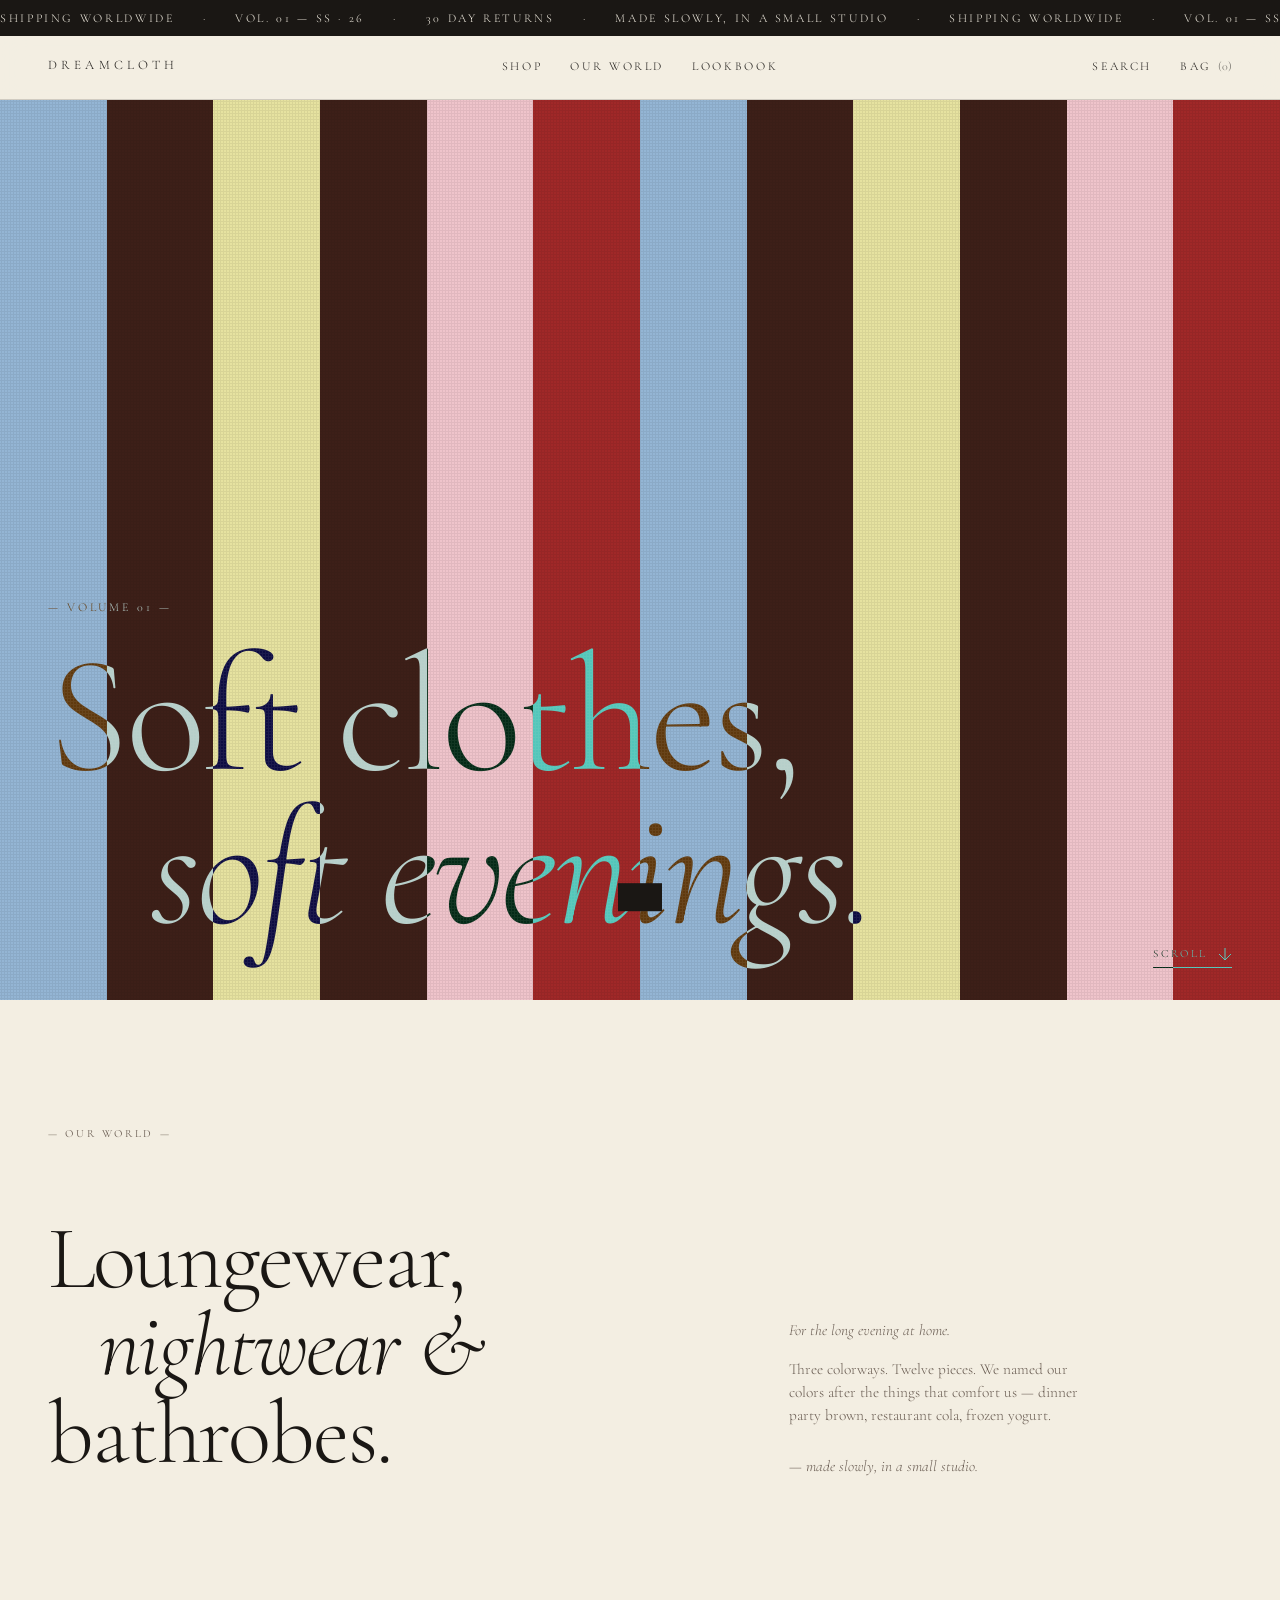
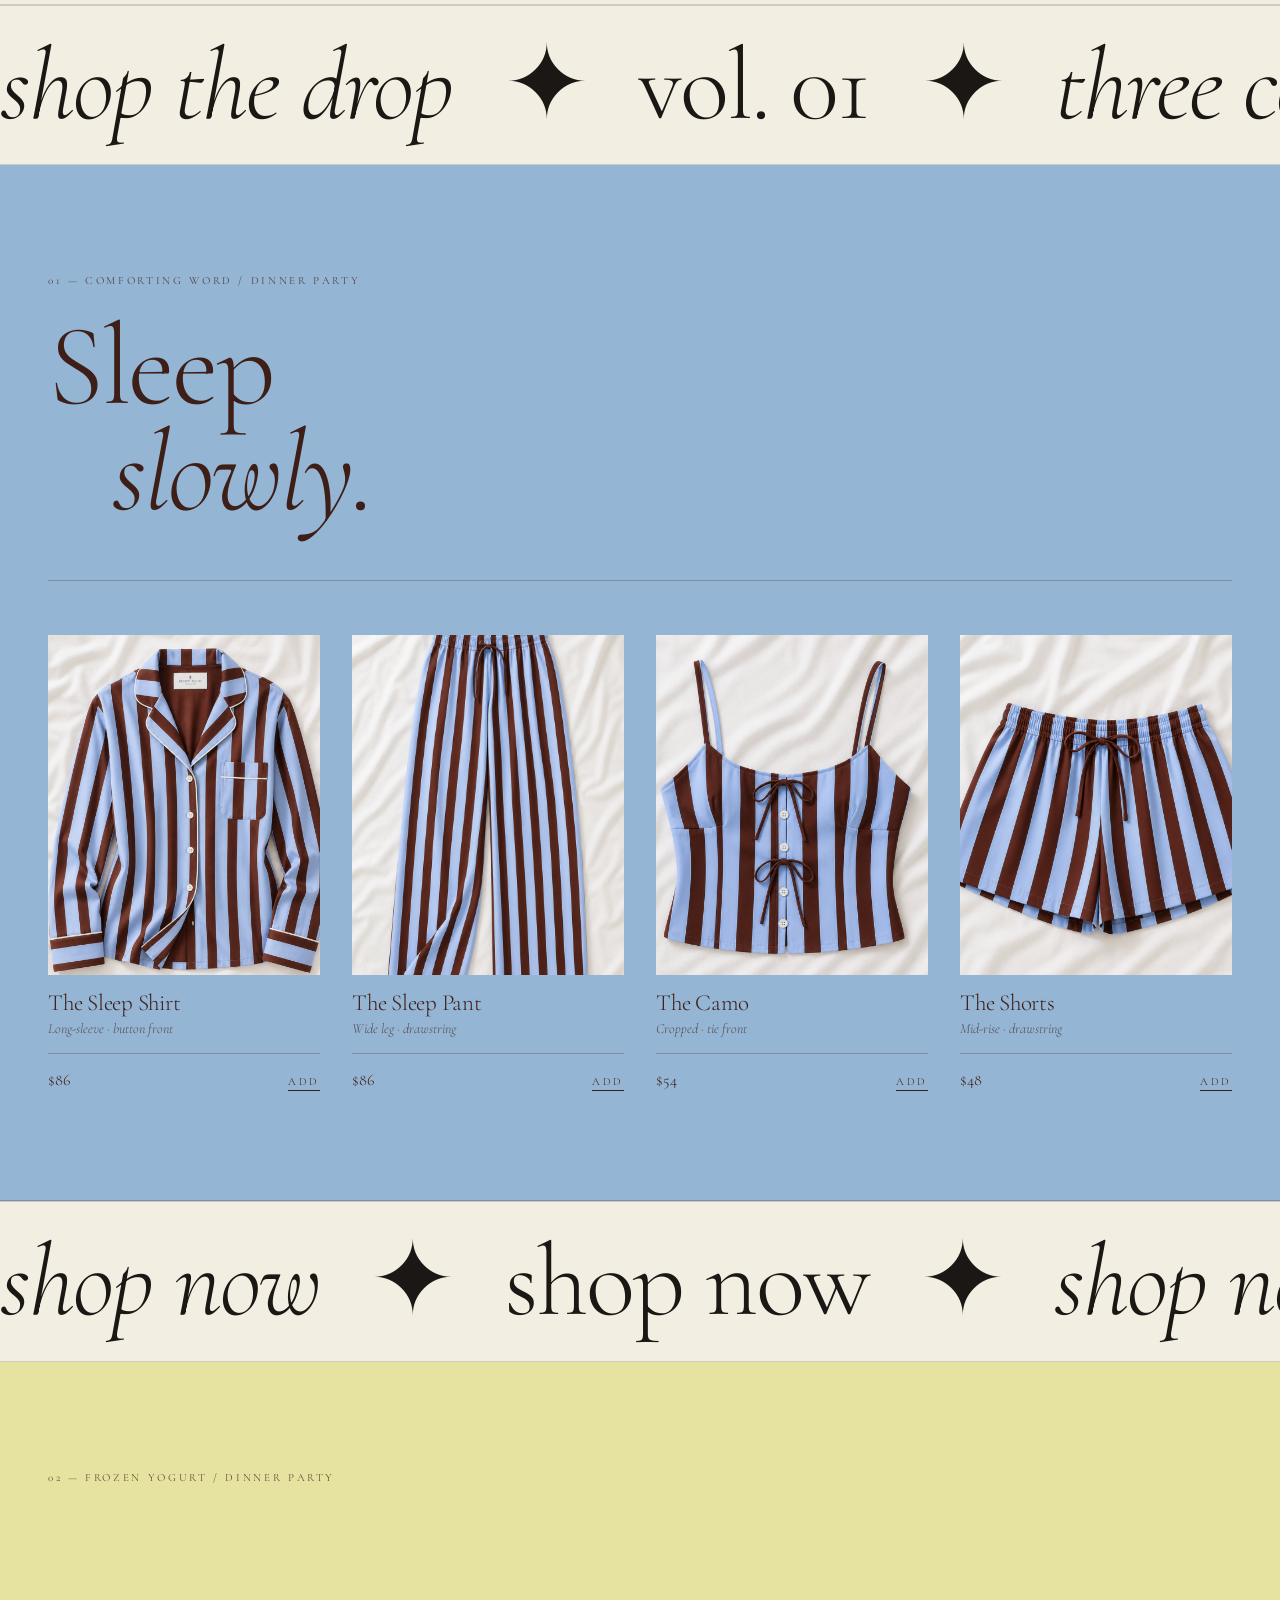
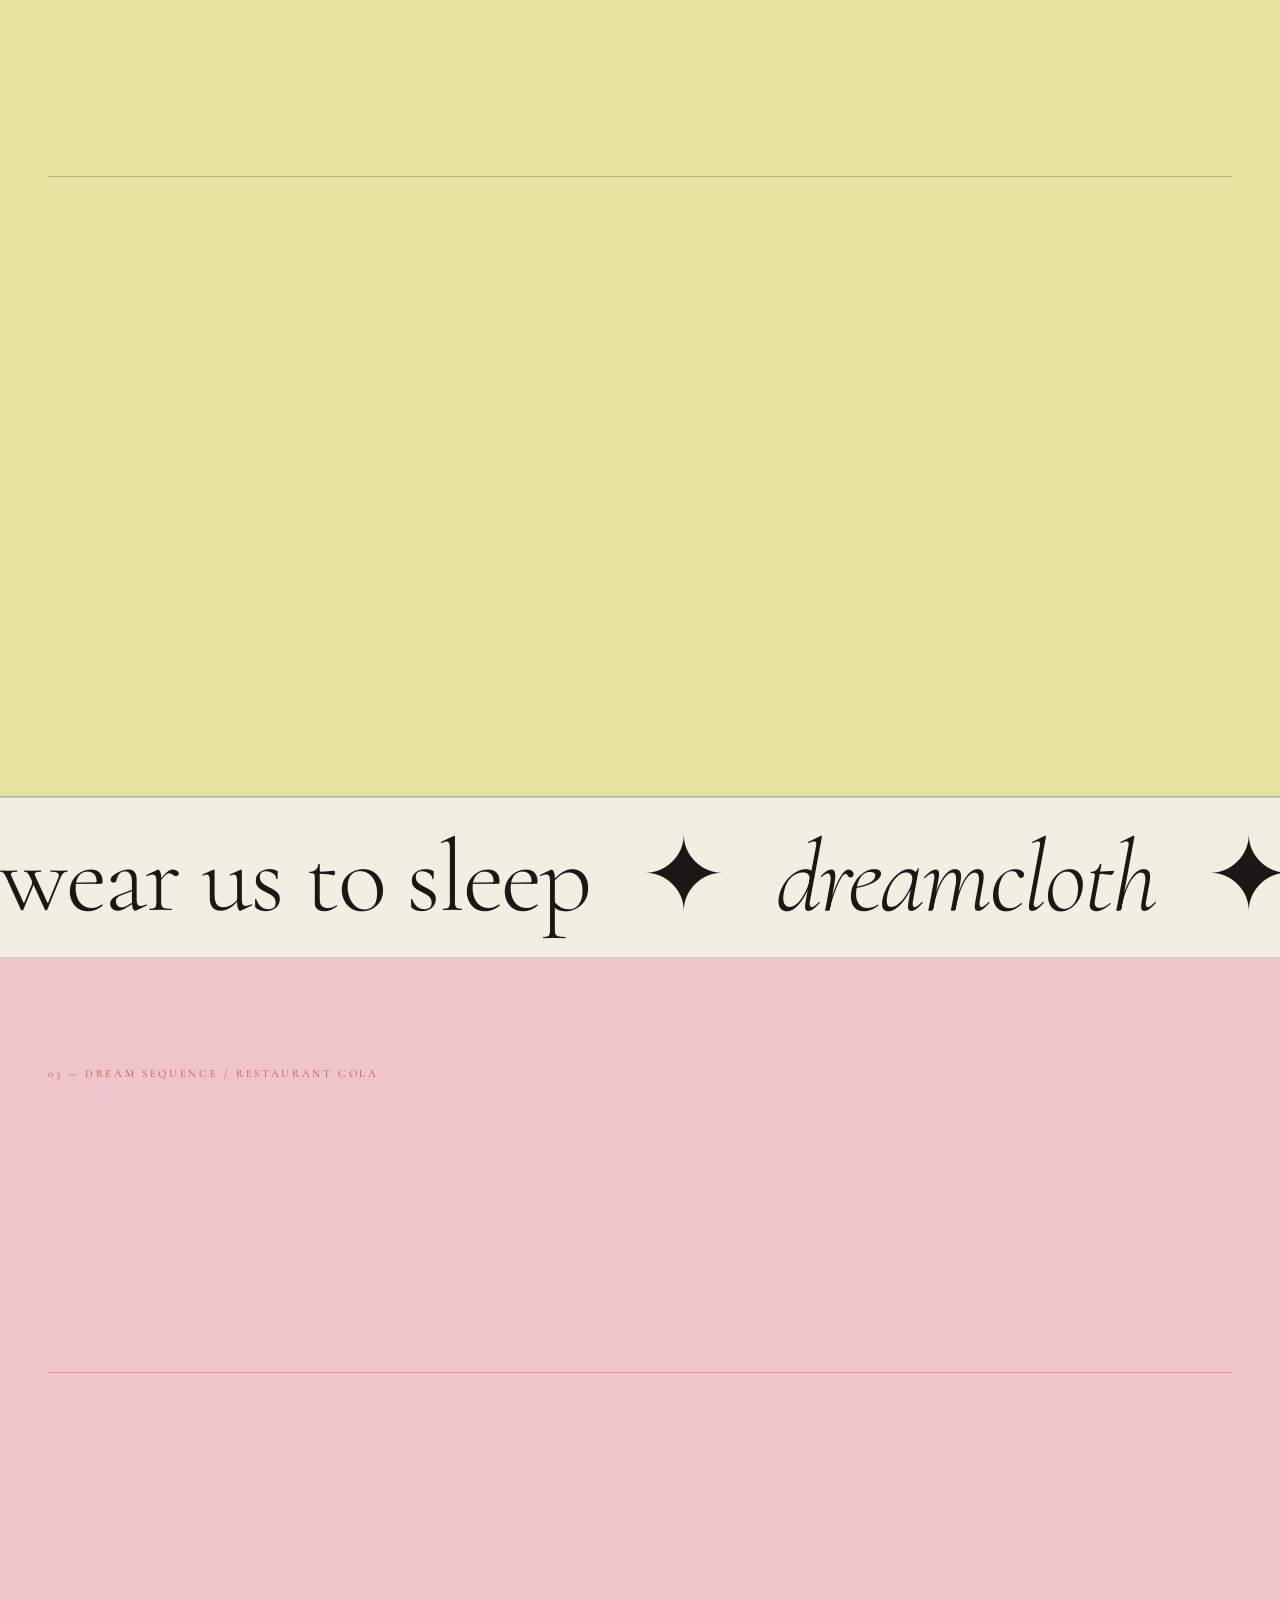
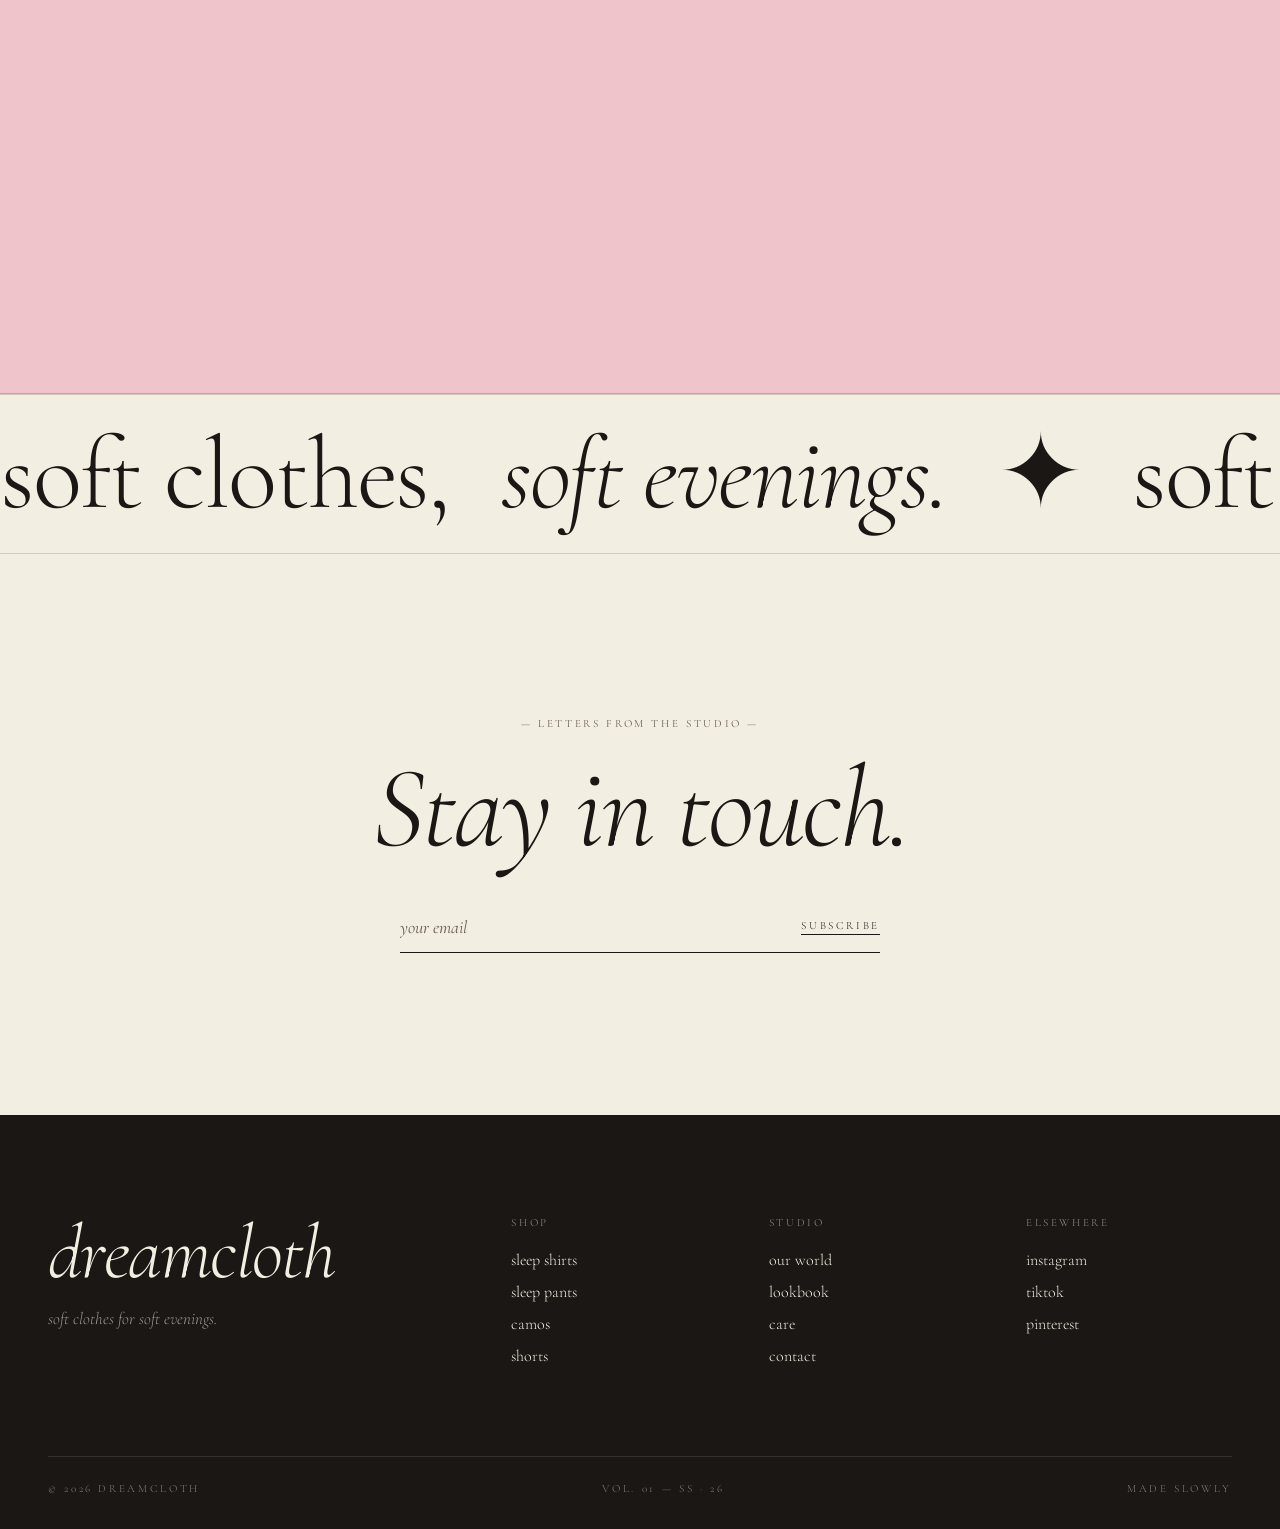
==== index.html @ ccd7fae8 "Initial commit — dreamcloth volume 01" ====
<!doctype html>
<html lang="en">
<head>
<meta charset="utf-8" />
<meta name="viewport" content="width=device-width, initial-scale=1" />
<title>dreamcloth — vol. 01</title>
<meta name="description" content="dreamcloth — loungewear, nightwear & bathrobes. volume one." />
<link rel="preconnect" href="https://fonts.googleapis.com" />
<link rel="preconnect" href="https://fonts.gstatic.com" crossorigin />
<link href="https://fonts.googleapis.com/css2?family=Cormorant+Garamond:ital,wght@0,300;0,400;1,300;1,400&display=swap" rel="stylesheet" />
<link rel="stylesheet" href="styles.css" />
</head>
<body>

<!-- ──────── top announcement marquee ──────── -->
<div class="topbar">
  <div class="marquee-track">
    <ul class="marquee-list" aria-hidden="false">
      <li>shipping worldwide</li><li>·</li>
      <li>vol. 01 — ss · 26</li><li>·</li>
      <li>30 day returns</li><li>·</li>
      <li>made slowly, in a small studio</li><li>·</li>
    </ul>
    <ul class="marquee-list" aria-hidden="true">
      <li>shipping worldwide</li><li>·</li>
      <li>vol. 01 — ss · 26</li><li>·</li>
      <li>30 day returns</li><li>·</li>
      <li>made slowly, in a small studio</li><li>·</li>
    </ul>
  </div>
</div>

<!-- ──────── nav ──────── -->
<header class="nav">
  <a class="brand" href="#top">dreamcloth</a>
  <nav class="nav-c">
    <a href="#shop">shop</a>
    <a href="#world">our world</a>
    <a href="lookbook.html">lookbook</a>
  </nav>
  <div class="nav-r">
    <a href="#" class="nav-search">search</a>
    <a href="#" class="cart-link">bag<span class="cart-count" id="cart-count">(0)</span></a>
  </div>
</header>

<!-- ──────── hero ──────── -->
<section id="top" class="hero">
  <div class="hero-stripes" aria-hidden="true">
    <span style="background:var(--blue)"></span>
    <span style="background:var(--dinner)"></span>
    <span style="background:var(--yogurt)"></span>
    <span style="background:var(--dinner)"></span>
    <span style="background:var(--pink)"></span>
    <span style="background:var(--cola)"></span>
    <span style="background:var(--blue)"></span>
    <span style="background:var(--dinner)"></span>
    <span style="background:var(--yogurt)"></span>
    <span style="background:var(--dinner)"></span>
    <span style="background:var(--pink)"></span>
    <span style="background:var(--cola)"></span>
  </div>
  <div class="hero-overlay">
    <p class="hero-eyebrow">— volume 01 —</p>
    <h1 class="hero-title">
      <span class="reveal" style="--d:.1s">Soft clothes,</span>
      <span class="reveal italic" style="--d:.3s">soft evenings.</span>
    </h1>
  </div>
  <a href="#world" class="hero-scroll" aria-label="scroll">
    <span>scroll</span>
    <svg width="14" height="14" viewBox="0 0 14 14" fill="none" xmlns="http://www.w3.org/2000/svg"><path d="M7 1V13M7 13L1 7M7 13L13 7" stroke="currentColor" stroke-width="1"/></svg>
  </a>
</section>

<!-- ──────── intro / our world ──────── -->
<section id="world" class="world">
  <p class="eyebrow">— our world —</p>
  <div class="world-grid">
    <h2 class="display world-display">
      <span class="reveal">Loungewear,</span>
      <span class="reveal italic">nightwear &amp;</span>
      <span class="reveal">bathrobes.</span>
    </h2>
    <div class="world-side">
      <p class="world-lead"><em>For the long evening at home.</em></p>
      <p>Three colorways. Twelve pieces. We named our colors after the things that comfort us — dinner party brown, restaurant cola, frozen yogurt.</p>
      <p class="world-mark">— made slowly, in a small studio.</p>
    </div>
  </div>
</section>

<!-- ──────── marquee band 1 ──────── -->
<aside class="band">
  <div class="marquee-track">
    <ul class="marquee-list band-text">
      <li><em>shop the drop</em></li><li>✦</li>
      <li>vol. 01</li><li>✦</li>
      <li><em>three colorways</em></li><li>✦</li>
      <li>twelve pieces</li><li>✦</li>
    </ul>
    <ul class="marquee-list band-text" aria-hidden="true">
      <li><em>shop the drop</em></li><li>✦</li>
      <li>vol. 01</li><li>✦</li>
      <li><em>three colorways</em></li><li>✦</li>
      <li>twelve pieces</li><li>✦</li>
    </ul>
  </div>
</aside>

<!-- ──────── section 01 — comforting word × dinner party ──────── -->
<section id="shop" class="cw section-blue" data-section="01">
  <div class="section-head">
    <p class="eyebrow">01 — comforting word / dinner party</p>
    <h2 class="display">
      <span class="reveal">Sleep</span>
      <span class="reveal italic">slowly.</span>
    </h2>
  </div>

  <div class="products">
    <article class="product reveal">
      <div class="product-media stripe-blue">
        <img src="images/blue-pajama-top.jpg" alt="" loading="lazy" onload="this.classList.add('loaded')" onerror="this.style.display='none'" />
      </div>
      <div class="product-info">
        <h3>The Sleep Shirt</h3>
        <p class="product-sub">Long-sleeve · button front</p>
        <div class="product-foot">
          <span class="price">$86</span>
          <button class="add" data-name="The Sleep Shirt — Comforting Word" data-price="86">add</button>
        </div>
      </div>
    </article>

    <article class="product reveal">
      <div class="product-media stripe-blue">
        <img src="images/blue-pajama-pant.jpg" alt="" loading="lazy" onload="this.classList.add('loaded')" onerror="this.style.display='none'" />
      </div>
      <div class="product-info">
        <h3>The Sleep Pant</h3>
        <p class="product-sub">Wide leg · drawstring</p>
        <div class="product-foot">
          <span class="price">$86</span>
          <button class="add" data-name="The Sleep Pant — Comforting Word" data-price="86">add</button>
        </div>
      </div>
    </article>

    <article class="product reveal">
      <div class="product-media stripe-blue">
        <img src="images/blue-camo.jpg" alt="" loading="lazy" onload="this.classList.add('loaded')" onerror="this.style.display='none'" />
      </div>
      <div class="product-info">
        <h3>The Camo</h3>
        <p class="product-sub">Cropped · tie front</p>
        <div class="product-foot">
          <span class="price">$54</span>
          <button class="add" data-name="The Camo — Comforting Word" data-price="54">add</button>
        </div>
      </div>
    </article>

    <article class="product reveal">
      <div class="product-media stripe-blue">
        <img src="images/blue-shorts.jpg" alt="" loading="lazy" onload="this.classList.add('loaded')" onerror="this.style.display='none'" />
      </div>
      <div class="product-info">
        <h3>The Shorts</h3>
        <p class="product-sub">Mid-rise · drawstring</p>
        <div class="product-foot">
          <span class="price">$48</span>
          <button class="add" data-name="The Shorts — Comforting Word" data-price="48">add</button>
        </div>
      </div>
    </article>
  </div>
</section>

<!-- ──────── marquee band 2 ──────── -->
<aside class="band">
  <div class="marquee-track">
    <ul class="marquee-list band-text">
      <li><em>shop now</em></li><li>✦</li>
      <li>shop now</li><li>✦</li>
      <li><em>shop now</em></li><li>✦</li>
      <li>shop now</li><li>✦</li>
      <li><em>shop now</em></li><li>✦</li>
    </ul>
    <ul class="marquee-list band-text" aria-hidden="true">
      <li><em>shop now</em></li><li>✦</li>
      <li>shop now</li><li>✦</li>
      <li><em>shop now</em></li><li>✦</li>
      <li>shop now</li><li>✦</li>
      <li><em>shop now</em></li><li>✦</li>
    </ul>
  </div>
</aside>

<!-- ──────── section 02 — frozen yogurt × dinner party ──────── -->
<section class="cw section-yellow" data-section="02">
  <div class="section-head">
    <p class="eyebrow">02 — frozen yogurt / dinner party</p>
    <h2 class="display">
      <span class="reveal">Cool,</span>
      <span class="reveal italic">creamy.</span>
    </h2>
  </div>

  <div class="products">
    <article class="product reveal">
      <div class="product-media stripe-yellow">
        <img src="images/yellow-pajama-top.jpg" alt="" loading="lazy" onload="this.classList.add('loaded')" onerror="this.style.display='none'" />
      </div>
      <div class="product-info">
        <h3>The Sleep Shirt</h3>
        <p class="product-sub">Long-sleeve · button front</p>
        <div class="product-foot">
          <span class="price">$86</span>
          <button class="add" data-name="The Sleep Shirt — Frozen Yogurt" data-price="86">add</button>
        </div>
      </div>
    </article>

    <article class="product reveal">
      <div class="product-media stripe-yellow">
        <img src="images/yellow-pajama-pant.jpg" alt="" loading="lazy" onload="this.classList.add('loaded')" onerror="this.style.display='none'" />
      </div>
      <div class="product-info">
        <h3>The Sleep Pant</h3>
        <p class="product-sub">Wide leg · drawstring</p>
        <div class="product-foot">
          <span class="price">$86</span>
          <button class="add" data-name="The Sleep Pant — Frozen Yogurt" data-price="86">add</button>
        </div>
      </div>
    </article>

    <article class="product reveal">
      <div class="product-media stripe-yellow">
        <img src="images/yellow-camo.jpg" alt="" loading="lazy" onload="this.classList.add('loaded')" onerror="this.style.display='none'" />
      </div>
      <div class="product-info">
        <h3>The Camo</h3>
        <p class="product-sub">Cropped · tie front</p>
        <div class="product-foot">
          <span class="price">$54</span>
          <button class="add" data-name="The Camo — Frozen Yogurt" data-price="54">add</button>
        </div>
      </div>
    </article>

    <article class="product reveal">
      <div class="product-media stripe-yellow">
        <img src="images/yellow-shorts.jpg" alt="" loading="lazy" onload="this.classList.add('loaded')" onerror="this.style.display='none'" />
      </div>
      <div class="product-info">
        <h3>The Shorts</h3>
        <p class="product-sub">Mid-rise · drawstring</p>
        <div class="product-foot">
          <span class="price">$48</span>
          <button class="add" data-name="The Shorts — Frozen Yogurt" data-price="48">add</button>
        </div>
      </div>
    </article>
  </div>
</section>

<!-- ──────── marquee band 3 ──────── -->
<aside class="band">
  <div class="marquee-track">
    <ul class="marquee-list band-text">
      <li>wear us to sleep</li><li>✦</li>
      <li><em>dreamcloth</em></li><li>✦</li>
      <li>wear us to sleep</li><li>✦</li>
      <li><em>dreamcloth</em></li><li>✦</li>
    </ul>
    <ul class="marquee-list band-text" aria-hidden="true">
      <li>wear us to sleep</li><li>✦</li>
      <li><em>dreamcloth</em></li><li>✦</li>
      <li>wear us to sleep</li><li>✦</li>
      <li><em>dreamcloth</em></li><li>✦</li>
    </ul>
  </div>
</aside>

<!-- ──────── section 03 — dream sequence × restaurant cola ──────── -->
<section class="cw section-pink" data-section="03">
  <div class="section-head">
    <p class="eyebrow">03 — dream sequence / restaurant cola</p>
    <h2 class="display">
      <span class="reveal">Dream</span>
      <span class="reveal italic">on.</span>
    </h2>
  </div>

  <div class="products">
    <article class="product reveal">
      <div class="product-media stripe-pink">
        <img src="images/pink-pajama-top.jpg" alt="" loading="lazy" onload="this.classList.add('loaded')" onerror="this.style.display='none'" />
      </div>
      <div class="product-info">
        <h3>The Sleep Shirt</h3>
        <p class="product-sub">Long-sleeve · button front</p>
        <div class="product-foot">
          <span class="price">$86</span>
          <button class="add" data-name="The Sleep Shirt — Dream Sequence" data-price="86">add</button>
        </div>
      </div>
    </article>

    <article class="product reveal">
      <div class="product-media stripe-pink">
        <img src="images/pink-pajama-pant.jpg" alt="" loading="lazy" onload="this.classList.add('loaded')" onerror="this.style.display='none'" />
      </div>
      <div class="product-info">
        <h3>The Sleep Pant</h3>
        <p class="product-sub">Wide leg · drawstring</p>
        <div class="product-foot">
          <span class="price">$86</span>
          <button class="add" data-name="The Sleep Pant — Dream Sequence" data-price="86">add</button>
        </div>
      </div>
    </article>

    <article class="product reveal">
      <div class="product-media stripe-pink">
        <img src="images/pink-camo.jpg" alt="" loading="lazy" onload="this.classList.add('loaded')" onerror="this.style.display='none'" />
      </div>
      <div class="product-info">
        <h3>The Camo</h3>
        <p class="product-sub">Cropped · tie front</p>
        <div class="product-foot">
          <span class="price">$54</span>
          <button class="add" data-name="The Camo — Dream Sequence" data-price="54">add</button>
        </div>
      </div>
    </article>

    <article class="product reveal">
      <div class="product-media stripe-pink">
        <img src="images/pink-shorts.jpg" alt="" loading="lazy" onload="this.classList.add('loaded')" onerror="this.style.display='none'" />
      </div>
      <div class="product-info">
        <h3>The Shorts</h3>
        <p class="product-sub">Mid-rise · drawstring</p>
        <div class="product-foot">
          <span class="price">$48</span>
          <button class="add" data-name="The Shorts — Dream Sequence" data-price="48">add</button>
        </div>
      </div>
    </article>
  </div>
</section>

<!-- ──────── final marquee ──────── -->
<aside class="band">
  <div class="marquee-track">
    <ul class="marquee-list band-text">
      <li>soft clothes,</li><li><em>soft evenings.</em></li><li>✦</li>
      <li>soft clothes,</li><li><em>soft evenings.</em></li><li>✦</li>
      <li>soft clothes,</li><li><em>soft evenings.</em></li><li>✦</li>
    </ul>
    <ul class="marquee-list band-text" aria-hidden="true">
      <li>soft clothes,</li><li><em>soft evenings.</em></li><li>✦</li>
      <li>soft clothes,</li><li><em>soft evenings.</em></li><li>✦</li>
      <li>soft clothes,</li><li><em>soft evenings.</em></li><li>✦</li>
    </ul>
  </div>
</aside>

<!-- ──────── newsletter ──────── -->
<section id="letters" class="letters">
  <p class="eyebrow">— letters from the studio —</p>
  <h2 class="display">
    <span class="reveal italic">Stay in touch.</span>
  </h2>
  <form class="letters-form" onsubmit="event.preventDefault(); this.querySelector('button').textContent='subscribed';">
    <input type="email" placeholder="your email" required />
    <button type="submit">subscribe</button>
  </form>
</section>

<!-- ──────── footer ──────── -->
<footer class="foot">
  <div class="foot-grid">
    <div class="foot-brand">
      <p class="display foot-mark"><em>dreamcloth</em></p>
      <p class="foot-tag">soft clothes for soft evenings.</p>
    </div>
    <div class="foot-col">
      <p class="eyebrow">shop</p>
      <a href="#">sleep shirts</a>
      <a href="#">sleep pants</a>
      <a href="#">camos</a>
      <a href="#">shorts</a>
    </div>
    <div class="foot-col">
      <p class="eyebrow">studio</p>
      <a href="#world">our world</a>
      <a href="lookbook.html">lookbook</a>
      <a href="#">care</a>
      <a href="#">contact</a>
    </div>
    <div class="foot-col">
      <p class="eyebrow">elsewhere</p>
      <a href="#">instagram</a>
      <a href="#">tiktok</a>
      <a href="#">pinterest</a>
    </div>
  </div>
  <div class="foot-foot">
    <span>© 2026 dreamcloth</span>
    <span>vol. 01 — ss · 26</span>
    <span>made slowly</span>
  </div>
</footer>

<!-- ──────── cart drawer ──────── -->
<aside id="cart" class="cart-panel" aria-hidden="true">
  <div class="cart-head">
    <p class="eyebrow">your bag</p>
    <button class="cart-close" id="cart-close">close</button>
  </div>
  <ul class="cart-items" id="cart-items"></ul>
  <div class="cart-foot">
    <div class="cart-total"><span>total</span><span id="cart-total">$0</span></div>
    <button class="checkout">checkout</button>
  </div>
</aside>
<div class="cart-scrim" id="cart-scrim"></div>

<div id="toast" class="toast"></div>

<script src="script.js"></script>
</body>
</html>
---- styles.css ----
/* ────────── tokens ────────── */
:root {
  --paper:    #f3eee2;
  --paper-2:  #ebe4d3;
  --ink:      #1a1714;
  --ink-soft: #6b5e54;
  --rule:     rgba(26, 23, 20, 0.16);

  /* colorways from product photos */
  --blue:    #94b5d4;
  --dinner:  #3d1f18;
  --yogurt:  #e6e2a0;
  --matcha:  #6b7d2e;
  --pink:    #efc4cb;
  --cola:    #a02828;

  --serif: "ITC Garamond Std Light Narrow", "ITC Garamond Light Narrow",
           "ITC Garamond Std Light", "ITC Garamond Light", "ITC Garamond",
           "Cormorant Garamond", "EB Garamond", Garamond, "Times New Roman", serif;

  --band-h: 0px;
  --topbar-h: 36px;
  --nav-h: 64px;
}

* { box-sizing: border-box; margin: 0; padding: 0; }
html { scroll-behavior: smooth; }

body {
  font-family: var(--serif);
  font-weight: 300;
  background: var(--paper);
  color: var(--ink);
  font-size: 17px;
  line-height: 1.5;
  -webkit-font-smoothing: antialiased;
  -moz-osx-font-smoothing: grayscale;
  overflow-x: hidden;
}

a { color: inherit; text-decoration: none; }
button { font-family: inherit; font-weight: 300; cursor: pointer; }
ol, ul { list-style: none; }
img { display: block; max-width: 100%; }
::selection { background: var(--ink); color: var(--paper); }

.italic, em { font-style: italic; }

/* ────────── reusable type ────────── */
.eyebrow {
  font-family: var(--serif);
  font-size: 11px;
  font-weight: 400;
  letter-spacing: 0.24em;
  text-transform: uppercase;
  color: var(--ink-soft);
}

.display {
  font-family: var(--serif);
  font-weight: 300;
  font-size: clamp(48px, 9vw, 160px);
  line-height: 0.92;
  letter-spacing: -0.02em;
}
.display span { display: block; }

/* ────────── topbar marquee ────────── */
.topbar {
  position: fixed;
  top: var(--band-h); left: 0; right: 0;
  z-index: 60;
  height: var(--topbar-h);
  background: var(--ink);
  color: var(--paper);
  overflow: hidden;
  display: flex;
  align-items: center;
}

.marquee-track {
  display: flex;
  width: max-content;
  animation: marquee 38s linear infinite;
}
.marquee-list {
  display: flex;
  align-items: center;
  gap: 28px;
  padding-right: 28px;
  white-space: nowrap;
}
.topbar .marquee-list li {
  font-size: 12px;
  letter-spacing: 0.22em;
  text-transform: uppercase;
}

@keyframes marquee {
  to { transform: translateX(-50%); }
}

/* ────────── nav ────────── */
.nav {
  position: fixed;
  top: calc(var(--band-h) + var(--topbar-h));
  left: 0; right: 0;
  z-index: 50;
  height: var(--nav-h);
  display: grid;
  grid-template-columns: 1fr auto 1fr;
  align-items: center;
  padding: 0 clamp(20px, 4vw, 48px);
  background: rgba(243, 238, 226, 0.85);
  backdrop-filter: blur(14px);
  -webkit-backdrop-filter: blur(14px);
  border-bottom: 1px solid var(--rule);
  transition: background 0.4s, color 0.4s, border-color 0.4s;
}
.nav.invert {
  background: rgba(26, 23, 20, 0.85);
  color: var(--paper);
  border-color: rgba(255,255,255,0.12);
}

.brand {
  font-size: 13px;
  letter-spacing: 0.32em;
  text-transform: uppercase;
}

.nav-c, .nav-r {
  display: flex;
  gap: 28px;
  font-size: 12px;
  letter-spacing: 0.22em;
  text-transform: uppercase;
}
.nav-r { justify-content: flex-end; }
.nav a { position: relative; padding-bottom: 4px; }
.nav a::after {
  content: "";
  position: absolute;
  left: 0; right: 0; bottom: 0;
  height: 1px;
  background: currentColor;
  transform: scaleX(0);
  transform-origin: left;
  transition: transform 0.45s cubic-bezier(.4,0,.2,1);
}
.nav a:hover::after { transform: scaleX(1); }
.cart-count { margin-left: 6px; opacity: 0.6; letter-spacing: 0; }

/* ────────── hero ────────── */
.hero {
  position: relative;
  min-height: 100svh;
  margin-top: calc(var(--band-h) + var(--topbar-h) + var(--nav-h));
  overflow: hidden;
  background: var(--paper);
  color: var(--paper);
  isolation: isolate;
}

.hero-stripes {
  position: absolute;
  inset: 0;
  z-index: 0;
  display: flex;
}
.hero-stripes span {
  flex: 1;
  position: relative;
}
.hero-stripes::after {
  content: "";
  position: absolute;
  inset: 0;
  background-image:
    radial-gradient(rgba(0,0,0,0.06) 1px, transparent 1.4px),
    radial-gradient(rgba(255,255,255,0.07) 1px, transparent 1.4px);
  background-size: 3px 3px, 5px 5px;
  background-position: 0 0, 1px 2px;
  mix-blend-mode: multiply;
  pointer-events: none;
}

.hero-overlay {
  position: relative;
  z-index: 2;
  height: 100svh;
  padding: clamp(40px, 6vh, 80px) clamp(20px, 4vw, 48px);
  display: flex;
  flex-direction: column;
  justify-content: flex-end;
  mix-blend-mode: difference;
}
.hero-eyebrow {
  font-size: 12px;
  letter-spacing: 0.24em;
  text-transform: uppercase;
  margin-bottom: 24px;
  color: var(--paper);
}
.hero-title {
  font-family: var(--serif);
  font-weight: 300;
  font-size: clamp(64px, 13vw, 220px);
  line-height: 0.92;
  letter-spacing: -0.02em;
  color: var(--paper);
}
.hero-title span { display: block; }
.hero-title .italic {
  padding-left: clamp(20px, 8vw, 140px);
}

.hero-scroll {
  position: absolute;
  bottom: 32px;
  right: clamp(20px, 4vw, 48px);
  z-index: 3;
  display: inline-flex;
  align-items: center;
  gap: 10px;
  font-size: 11px;
  letter-spacing: 0.24em;
  text-transform: uppercase;
  color: var(--paper);
  padding-bottom: 6px;
  mix-blend-mode: difference;
}
.hero-scroll::after {
  content: "";
  position: absolute;
  left: 0; right: 0; bottom: 0;
  height: 1px;
  background: currentColor;
  transform: scaleX(1);
  transform-origin: left;
  transition: transform 0.45s cubic-bezier(.4,0,.2,1);
}
.hero-scroll:hover::after { transform: scaleX(0); transform-origin: right; }

/* ────────── world / intro ────────── */
.world {
  padding: clamp(100px, 14vh, 160px) clamp(20px, 4vw, 48px);
  background: var(--paper);
  border-bottom: 1px solid var(--rule);
}
.world .eyebrow { display: block; margin-bottom: clamp(40px, 8vh, 100px); }

.world-grid {
  display: grid;
  grid-template-columns: 3fr 2fr;
  gap: clamp(40px, 6vw, 120px);
  align-items: end;
}
@media (max-width: 800px) {
  .world-grid { grid-template-columns: 1fr; gap: 40px; }
}

.world-display {
  font-size: clamp(44px, 7vw, 120px);
  line-height: 0.98;
}
.world-display .italic {
  padding-left: clamp(16px, 4vw, 60px);
}

.world-side { display: flex; flex-direction: column; gap: 16px; max-width: 38ch; }
.world-lead {
  font-family: var(--serif);
  font-size: clamp(20px, 1.8vw, 26px);
  color: var(--ink);
  margin-bottom: 8px;
}
.world-side p {
  font-size: clamp(15px, 1.2vw, 17px);
  color: var(--ink-soft);
  margin: 0;
}
.world-mark {
  font-style: italic;
  margin-top: 12px !important;
}

/* ────────── marquee bands between sections ────────── */
.band {
  background: var(--paper);
  border-top: 1px solid var(--rule);
  border-bottom: 1px solid var(--rule);
  overflow: hidden;
  padding: 28px 0;
}
.band .marquee-track { animation-duration: 32s; }
.band-text {
  font-family: var(--serif);
  font-weight: 300;
  font-size: clamp(40px, 8vw, 110px);
  letter-spacing: -0.02em;
  line-height: 1;
  gap: clamp(24px, 4vw, 60px);
  padding-right: clamp(24px, 4vw, 60px);
  color: var(--ink);
}
.band-text li { display: inline-flex; align-items: center; }

/* ────────── color sections ────────── */
.cw {
  position: relative;
  padding: clamp(80px, 12vh, 160px) clamp(20px, 4vw, 48px) clamp(80px, 12vh, 140px);
  transition: background 0.6s, color 0.6s;
  border-bottom: 1px solid var(--rule);
}
.section-blue {
  background: var(--blue);
  color: var(--dinner);
  --rule: rgba(61, 31, 24, 0.25);
}
.section-yellow {
  background: var(--yogurt);
  color: var(--dinner);
  --rule: rgba(61, 31, 24, 0.25);
}
.section-pink {
  background: var(--pink);
  color: var(--cola);
  --rule: rgba(160, 40, 40, 0.28);
}
.section-blue .eyebrow,
.section-yellow .eyebrow,
.section-pink .eyebrow { color: currentColor; opacity: 0.75; }

.section-head {
  display: grid;
  grid-template-columns: auto 1fr;
  align-items: end;
  gap: 24px;
  padding-bottom: clamp(40px, 6vh, 80px);
  border-bottom: 1px solid var(--rule);
  margin-bottom: clamp(40px, 6vh, 80px);
}
.section-head .display {
  grid-column: 1 / -1;
}
.section-head .display .italic {
  padding-left: clamp(20px, 5vw, 80px);
}

/* ────────── lookbook (lifestyle split) ────────── */
.lookbook {
  display: grid;
  grid-template-columns: 5fr 4fr;
  gap: clamp(28px, 4vw, 64px);
  align-items: stretch;
  margin-bottom: clamp(48px, 8vh, 100px);
}
.lookbook-reverse { grid-template-columns: 4fr 5fr; }
@media (max-width: 800px) {
  .lookbook,
  .lookbook-reverse { grid-template-columns: 1fr; }
  .lookbook-reverse .lookbook-copy { order: -1; }
}

.lookbook-img {
  position: relative;
  aspect-ratio: 4 / 5;
  overflow: hidden;
  background: var(--paper-2);
}
.lookbook-img img {
  position: absolute;
  inset: 0;
  width: 100%;
  height: 100%;
  object-fit: cover;
  object-position: center 20%;
  opacity: 0;
  transform: scale(1.04);
  transition: opacity 1s cubic-bezier(.4,0,.2,1), transform 8s linear;
}
.lookbook-img img.loaded {
  opacity: 1;
  transform: scale(1);
}
.lookbook:hover .lookbook-img img.loaded { transform: scale(1.05); }

.lookbook-copy {
  display: flex;
  flex-direction: column;
  justify-content: flex-end;
  padding: clamp(20px, 3vw, 40px) 0;
}
.lookbook-copy .eyebrow { margin-bottom: 24px; color: currentColor; opacity: 0.7; }
.lookbook-lead {
  font-family: var(--serif);
  font-weight: 300;
  font-size: clamp(32px, 4.5vw, 64px);
  line-height: 1;
  letter-spacing: -0.01em;
  margin-bottom: 32px;
}
.lookbook-body {
  font-size: clamp(15px, 1.3vw, 18px);
  max-width: 36ch;
  opacity: 0.8;
}

/* ────────── product grid ────────── */
.products {
  display: grid;
  grid-template-columns: repeat(4, 1fr);
  gap: clamp(20px, 2.5vw, 40px);
}
@media (max-width: 1100px) { .products { grid-template-columns: repeat(2, 1fr); } }
@media (max-width: 600px)  { .products { grid-template-columns: 1fr; } }

.product { display: flex; flex-direction: column; }

.product-media {
  position: relative;
  aspect-ratio: 4 / 5;
  overflow: hidden;
  background: var(--paper-2);
}
.product-media img {
  position: absolute;
  inset: 0;
  width: 100%;
  height: 100%;
  object-fit: cover;
  opacity: 0;
  transform: scale(1.04);
  transition: opacity 0.8s cubic-bezier(.4,0,.2,1), transform 1.6s cubic-bezier(.4,0,.2,1);
}
.product-media img.loaded {
  opacity: 1;
  transform: scale(1);
}
.product:hover .product-media img.loaded { transform: scale(1.06); }

/* striped fallback patterns (visible if img doesn't load) */
.stripe-blue   { background: repeating-linear-gradient(90deg, var(--blue)   0 12.5%, var(--dinner) 12.5% 25%); }
.stripe-yellow { background: repeating-linear-gradient(90deg, var(--yogurt) 0 12.5%, var(--dinner) 12.5% 25%); }
.stripe-pink   { background: repeating-linear-gradient(90deg, var(--pink)   0 12.5%, var(--cola)   12.5% 25%); }

.product-info { padding-top: 16px; }
.product-info h3 {
  font-family: var(--serif);
  font-weight: 300;
  font-size: clamp(20px, 1.8vw, 26px);
  line-height: 1.1;
  letter-spacing: -0.01em;
}
.product-sub {
  font-style: italic;
  font-size: 14px;
  margin-top: 2px;
  opacity: 0.7;
}
.product-foot {
  display: flex;
  justify-content: space-between;
  align-items: baseline;
  margin-top: 14px;
  padding-top: 14px;
  border-top: 1px solid var(--rule);
}
.price { font-size: 16px; }

.add {
  background: none;
  border: none;
  padding: 0 0 3px;
  font-size: 11px;
  letter-spacing: 0.24em;
  text-transform: uppercase;
  color: currentColor;
  position: relative;
}
.add::after {
  content: "";
  position: absolute;
  left: 0; right: 0; bottom: 0;
  height: 1px;
  background: currentColor;
  transition: transform 0.4s cubic-bezier(.4,0,.2,1);
  transform-origin: left;
}
.add:hover::after { transform: scaleX(0); transform-origin: right; }
.add.added::after { background: currentColor; }

/* ────────── newsletter ────────── */
.letters {
  padding: clamp(120px, 18vh, 200px) clamp(20px, 4vw, 48px);
  text-align: center;
  background: var(--paper);
}
.letters .eyebrow { display: block; margin-bottom: 24px; }
.letters .display { margin-bottom: 40px; }
.letters-form {
  display: inline-flex;
  align-items: center;
  border-bottom: 1px solid var(--ink);
  max-width: 480px;
  width: 100%;
  gap: 16px;
}
.letters-form input {
  flex: 1;
  border: none;
  background: transparent;
  padding: 14px 0;
  font-family: var(--serif);
  font-size: 18px;
  font-style: italic;
  color: var(--ink);
  outline: none;
}
.letters-form input::placeholder { color: var(--ink-soft); }
.letters-form button {
  background: none;
  border: none;
  font-size: 11px;
  letter-spacing: 0.24em;
  text-transform: uppercase;
  color: var(--ink);
  padding: 0 0 3px;
  position: relative;
}
.letters-form button::after {
  content: "";
  position: absolute;
  left: 0; right: 0; bottom: 0;
  height: 1px;
  background: currentColor;
  transition: transform 0.4s;
  transform-origin: left;
}
.letters-form button:hover::after { transform: scaleX(0); transform-origin: right; }

/* ────────── footer ────────── */
.foot {
  background: var(--ink);
  color: var(--paper);
  padding: clamp(60px, 8vw, 100px) clamp(20px, 4vw, 48px) 32px;
}
.foot-grid {
  display: grid;
  grid-template-columns: 2fr 1fr 1fr 1fr;
  gap: clamp(20px, 4vw, 60px);
  margin-bottom: 80px;
}
@media (max-width: 800px) { .foot-grid { grid-template-columns: 1fr 1fr; } }
@media (max-width: 500px) { .foot-grid { grid-template-columns: 1fr; } }

.foot-brand .foot-mark {
  font-size: clamp(48px, 6vw, 88px);
  line-height: 1;
  margin-bottom: 14px;
}
.foot-brand .foot-tag {
  font-style: italic;
  color: rgba(243, 238, 226, 0.6);
  max-width: 32ch;
}
.foot-col .eyebrow { color: rgba(243, 238, 226, 0.5); margin-bottom: 16px; display: block; }
.foot-col a {
  display: block;
  font-size: 16px;
  margin-bottom: 8px;
  position: relative;
  width: max-content;
}
.foot-col a::after {
  content: "";
  position: absolute;
  left: 0; right: 0; bottom: -2px;
  height: 1px;
  background: currentColor;
  transform: scaleX(0);
  transform-origin: left;
  transition: transform 0.4s;
}
.foot-col a:hover::after { transform: scaleX(1); }

.foot-foot {
  display: flex;
  justify-content: space-between;
  font-size: 11px;
  letter-spacing: 0.24em;
  text-transform: uppercase;
  color: rgba(243, 238, 226, 0.5);
  padding-top: 24px;
  border-top: 1px solid rgba(243, 238, 226, 0.12);
}
@media (max-width: 600px) { .foot-foot { flex-direction: column; gap: 8px; } }

/* ────────── cart ────────── */
.cart-panel {
  position: fixed;
  top: 0; right: 0;
  width: min(440px, 100vw);
  height: 100svh;
  background: var(--paper);
  z-index: 110;
  transform: translateX(100%);
  transition: transform 0.55s cubic-bezier(.4,0,.2,1);
  display: flex;
  flex-direction: column;
  border-left: 1px solid var(--rule);
}
.cart-panel.open { transform: translateX(0); }
.cart-scrim {
  position: fixed;
  inset: 0;
  background: rgba(26, 23, 20, 0.5);
  z-index: 105;
  opacity: 0;
  pointer-events: none;
  transition: opacity 0.45s;
}
.cart-scrim.open { opacity: 1; pointer-events: auto; }

.cart-head {
  display: flex;
  justify-content: space-between;
  align-items: center;
  padding: 24px 28px;
  border-bottom: 1px solid var(--rule);
}
.cart-close {
  background: none; border: none;
  font-size: 11px;
  letter-spacing: 0.24em;
  text-transform: uppercase;
  position: relative;
  padding-bottom: 3px;
}
.cart-close::after {
  content: "";
  position: absolute;
  left: 0; right: 0; bottom: 0;
  height: 1px;
  background: currentColor;
}
.cart-items { flex: 1; overflow-y: auto; padding: 8px 28px; }
.cart-items li {
  display: flex;
  justify-content: space-between;
  align-items: baseline;
  padding: 18px 0;
  border-bottom: 1px solid var(--rule);
}
.cart-items li .item-name { font-style: italic; font-size: 17px; }
.cart-items li .item-meta { font-size: 13px; opacity: 0.7; margin-top: 2px; }
.cart-items li .item-remove {
  background: none; border: none;
  font-size: 11px; letter-spacing: 0.24em; text-transform: uppercase;
  opacity: 0.6;
}
.cart-items li .item-remove:hover { opacity: 1; color: var(--cola); }
.cart-empty {
  text-align: center;
  padding: 80px 20px;
  font-style: italic;
  color: var(--ink-soft);
  font-size: 18px;
  border-bottom: none !important;
  justify-content: center !important;
}
.cart-foot { padding: 20px 28px 28px; border-top: 1px solid var(--rule); }
.cart-total {
  display: flex; justify-content: space-between; align-items: baseline;
  font-size: 18px; margin-bottom: 16px;
}
.cart-total span:first-child {
  font-size: 11px;
  letter-spacing: 0.24em;
  text-transform: uppercase;
  opacity: 0.7;
}
.checkout {
  width: 100%;
  background: var(--ink);
  color: var(--paper);
  border: none;
  padding: 16px;
  font-size: 11px;
  letter-spacing: 0.28em;
  text-transform: uppercase;
  transition: background 0.3s;
}
.checkout:hover { background: var(--cola); }

/* ────────── toast ────────── */
.toast {
  position: fixed;
  bottom: 28px;
  left: 50%;
  transform: translateX(-50%) translateY(140%);
  background: var(--ink);
  color: var(--paper);
  padding: 14px 22px;
  font-size: 11px;
  letter-spacing: 0.24em;
  text-transform: uppercase;
  z-index: 200;
  transition: transform 0.5s cubic-bezier(.4,0,.2,1);
}
.toast.show { transform: translateX(-50%) translateY(0); }

/* ────────── reveal animations ────────── */
.reveal {
  opacity: 0;
  transform: translateY(28px);
  transition: opacity 1.1s cubic-bezier(.2,.6,.2,1), transform 1.1s cubic-bezier(.2,.6,.2,1);
  transition-delay: var(--d, 0s);
  will-change: opacity, transform;
}
.reveal.in {
  opacity: 1;
  transform: translateY(0);
}

/* product cards reveal in stagger */
.products .product.reveal {
  opacity: 0;
  transform: translateY(40px);
  transition: opacity 1s cubic-bezier(.2,.6,.2,1), transform 1.1s cubic-bezier(.2,.6,.2,1);
}
.products .product.reveal.in {
  opacity: 1;
  transform: translateY(0);
}
.products .product.reveal:nth-child(1).in { transition-delay: 0.05s; }
.products .product.reveal:nth-child(2).in { transition-delay: 0.18s; }
.products .product.reveal:nth-child(3).in { transition-delay: 0.31s; }
.products .product.reveal:nth-child(4).in { transition-delay: 0.44s; }

@media (prefers-reduced-motion: reduce) {
  .marquee-track { animation: none; }
  .reveal { opacity: 1; transform: none; transition: none; }
}

/* ════════════════════════════════════════
   ─── LOOKBOOK PAGE ────────────────────
   ════════════════════════════════════════ */

.nav-current { opacity: 0.55; pointer-events: none; }

/* lookbook hero — text only */
.lb-hero {
  margin-top: calc(var(--band-h) + var(--topbar-h) + var(--nav-h));
  padding: clamp(80px, 14vh, 160px) clamp(20px, 4vw, 48px) clamp(80px, 12vh, 140px);
  border-bottom: 1px solid var(--rule);
  min-height: 70vh;
  display: flex;
  flex-direction: column;
  justify-content: center;
}
.lb-hero .eyebrow {
  display: block;
  margin-bottom: clamp(32px, 6vh, 60px);
}
.lb-hero-title {
  font-size: clamp(56px, 11vw, 180px);
}
.lb-hero-title .italic {
  padding-left: clamp(20px, 8vw, 140px);
}
.lb-hero-sub {
  margin-top: clamp(36px, 6vh, 60px);
  max-width: 50ch;
  font-style: italic;
  font-size: clamp(18px, 1.6vw, 22px);
  color: var(--ink-soft);
}

/* editorial split — couple shots */
.lb-edit {
  padding: clamp(80px, 12vh, 160px) clamp(20px, 4vw, 48px);
}
.lb-edit-grid {
  display: grid;
  grid-template-columns: 5fr 4fr;
  gap: clamp(28px, 5vw, 80px);
  max-width: 1400px;
  margin: 0 auto;
  align-items: center;
}
.lb-edit-reverse { grid-template-columns: 4fr 5fr; }
@media (max-width: 800px) {
  .lb-edit-grid,
  .lb-edit-reverse { grid-template-columns: 1fr; }
  .lb-edit-reverse .lb-edit-copy { order: -1; }
}

.lb-edit-img {
  position: relative;
  aspect-ratio: 4 / 5;
  overflow: hidden;
  background: var(--paper-2);
}
.lb-edit-img img {
  position: absolute;
  inset: 0;
  width: 100%;
  height: 100%;
  object-fit: cover;
  object-position: center 25%;
  opacity: 0;
  transform: scale(1.04);
  transition: opacity 1.2s cubic-bezier(.4,0,.2,1), transform 10s linear;
}
.lb-edit-img img.loaded {
  opacity: 1;
  transform: scale(1);
}

.lb-edit-copy { padding: clamp(20px, 3vw, 40px) 0; }
.lb-edit-copy .eyebrow { display: block; margin-bottom: 28px; }
.lb-edit-lead {
  font-family: var(--serif);
  font-weight: 300;
  font-size: clamp(36px, 5vw, 80px);
  line-height: 0.96;
  letter-spacing: -0.01em;
  margin-bottom: 32px;
}
.lb-edit-body {
  font-size: clamp(16px, 1.4vw, 19px);
  max-width: 42ch;
  color: var(--ink-soft);
  margin-bottom: 32px;
}
.lb-edit-credit {
  font-size: 12px;
  letter-spacing: 0.22em;
  text-transform: uppercase;
  color: var(--ink-soft);
  padding-top: 20px;
  border-top: 1px solid var(--rule);
  max-width: 280px;
}

/* triptych — three single-model shots */
.lb-trip {
  padding: clamp(80px, 12vh, 160px) clamp(20px, 4vw, 48px);
  border-top: 1px solid var(--rule);
  border-bottom: 1px solid var(--rule);
}
.lb-trip-head {
  margin-bottom: clamp(40px, 8vh, 80px);
  text-align: center;
}
.lb-trip-head .eyebrow { display: block; margin-bottom: 16px; }
.lb-trip-grid {
  display: grid;
  grid-template-columns: repeat(3, 1fr);
  gap: clamp(20px, 2.5vw, 40px);
  max-width: 1400px;
  margin: 0 auto;
}
@media (max-width: 800px) { .lb-trip-grid { grid-template-columns: 1fr; } }

.lb-trip-item { display: flex; flex-direction: column; }
.lb-trip-img {
  position: relative;
  aspect-ratio: 3 / 4;
  overflow: hidden;
  background: var(--paper-2);
}
.lb-trip-img img {
  position: absolute;
  inset: 0;
  width: 100%;
  height: 100%;
  object-fit: cover;
  object-position: center 25%;
  opacity: 0;
  transform: scale(1.04);
  transition: opacity 1s cubic-bezier(.4,0,.2,1), transform 1.6s cubic-bezier(.4,0,.2,1);
}
.lb-trip-img img.loaded { opacity: 1; transform: scale(1); }
.lb-trip-item:hover .lb-trip-img img.loaded { transform: scale(1.05); }

.lb-trip-item figcaption {
  padding-top: 16px;
  display: flex;
  justify-content: space-between;
  align-items: baseline;
  gap: 12px;
}
.lb-trip-item .lb-trip-name {
  font-size: clamp(16px, 1.4vw, 19px);
  text-align: right;
}

/* CTA */
.lb-cta {
  padding: clamp(120px, 20vh, 220px) clamp(20px, 4vw, 48px);
  text-align: center;
}
.lb-cta-lead {
  font-family: var(--serif);
  font-weight: 300;
  font-size: clamp(48px, 7vw, 110px);
  line-height: 1;
  letter-spacing: -0.02em;
  margin-bottom: 36px;
}
.lb-cta-link {
  display: inline-block;
  font-size: 13px;
  letter-spacing: 0.28em;
  text-transform: uppercase;
  color: var(--ink);
  padding-bottom: 6px;
  border-bottom: 1px solid var(--ink);
  transition: padding 0.4s cubic-bezier(.4,0,.2,1);
}
.lb-cta-link:hover { padding-right: 20px; }
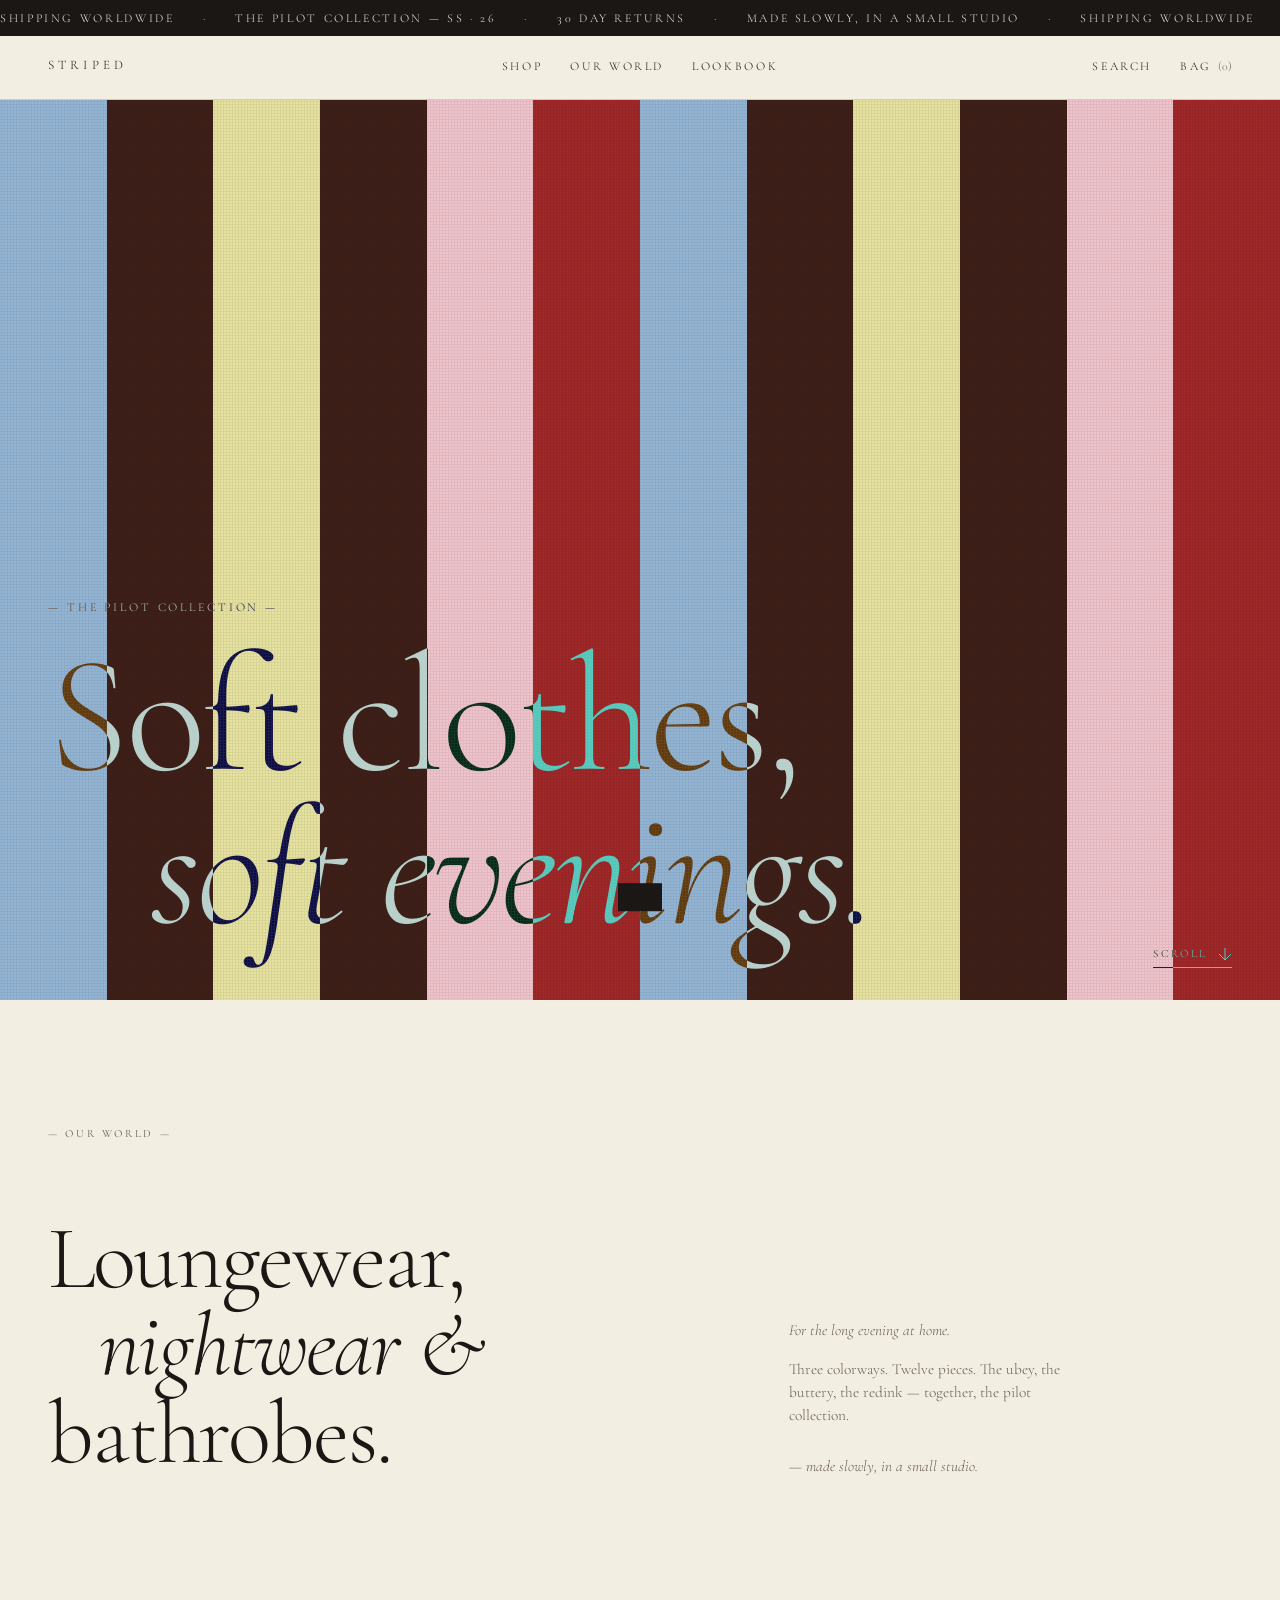
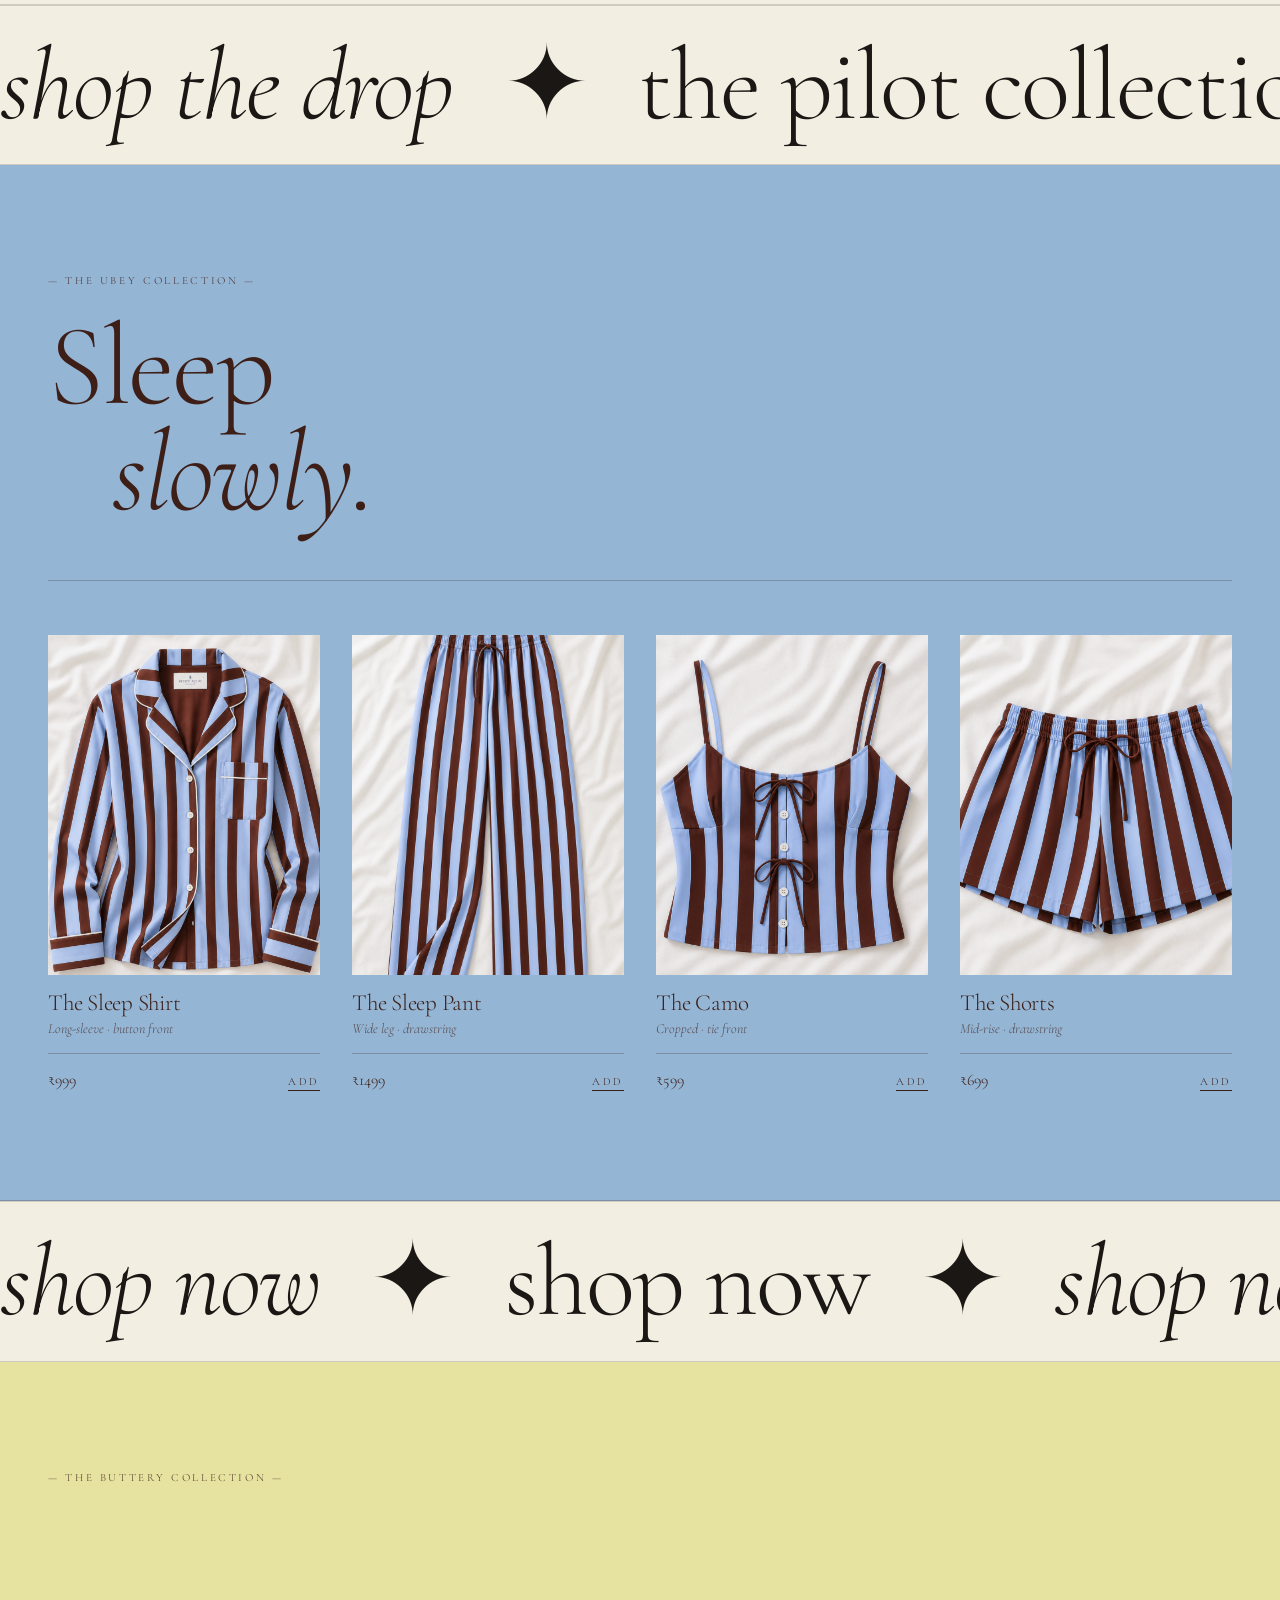
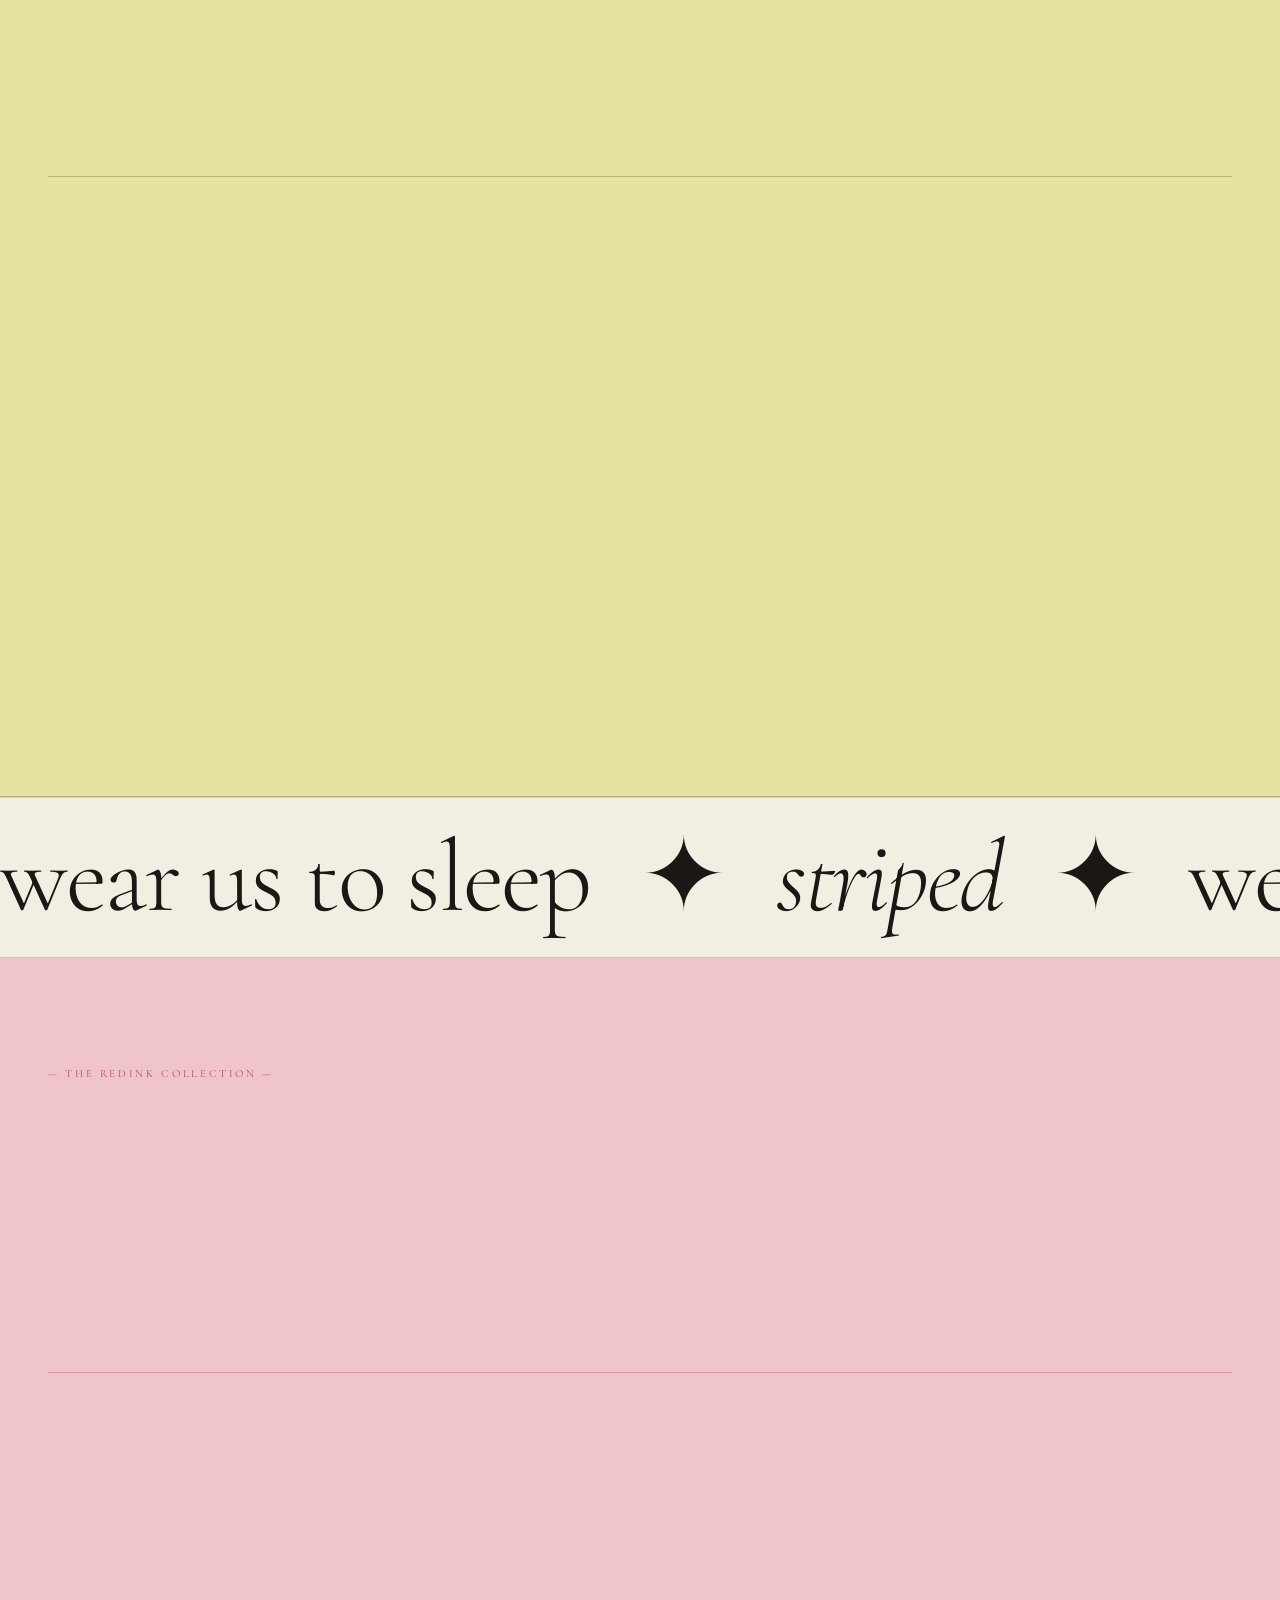
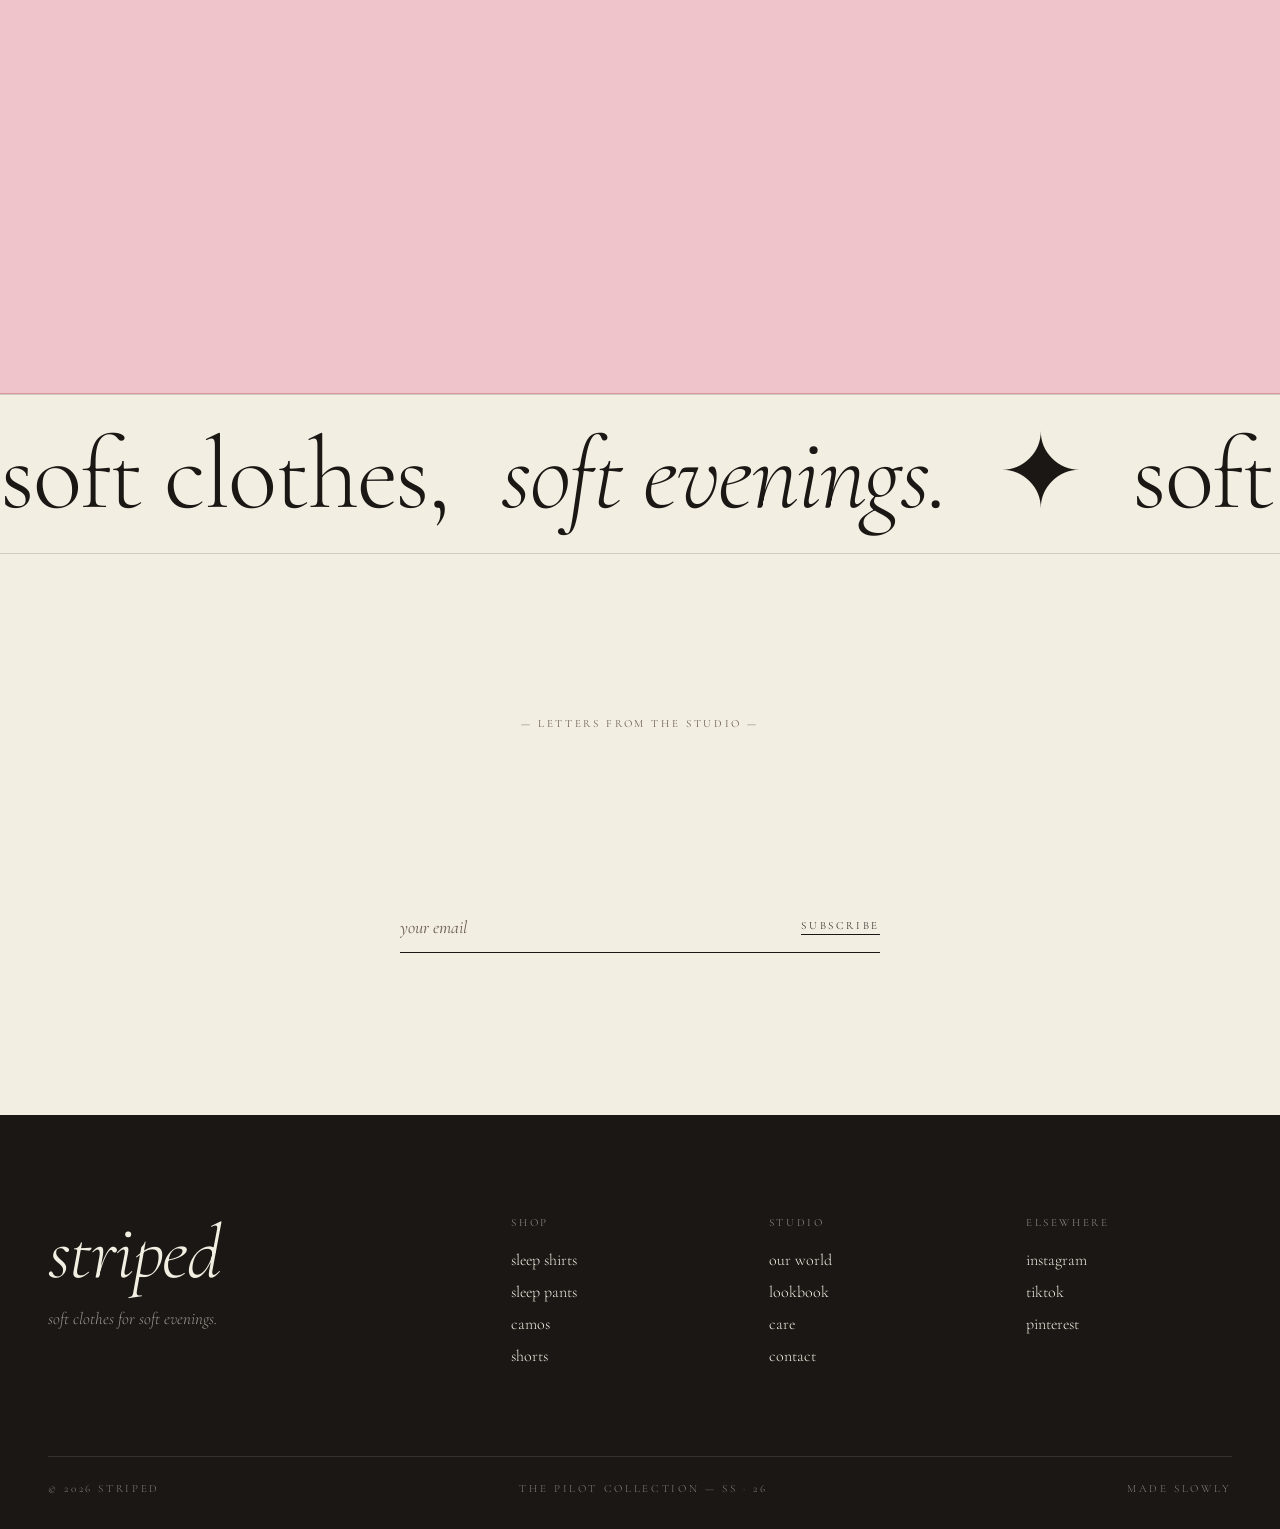
==== commit 28c31846: "rename to striped, introduce the pilot collection - brand: dreamcloth → striped across nav, marquees" ====
--- a/index.html
+++ b/index.html
@@ -3,8 +3,8 @@
 <head>
 <meta charset="utf-8" />
 <meta name="viewport" content="width=device-width, initial-scale=1" />
-<title>dreamcloth — vol. 01</title>
-<meta name="description" content="dreamcloth — loungewear, nightwear & bathrobes. volume one." />
+<title>striped — the pilot collection</title>
+<meta name="description" content="striped — loungewear, nightwear & bathrobes. the pilot collection." />
 <link rel="preconnect" href="https://fonts.googleapis.com" />
 <link rel="preconnect" href="https://fonts.gstatic.com" crossorigin />
 <link href="https://fonts.googleapis.com/css2?family=Cormorant+Garamond:ital,wght@0,300;0,400;1,300;1,400&display=swap" rel="stylesheet" />
@@ -17,13 +17,13 @@
   <div class="marquee-track">
     <ul class="marquee-list" aria-hidden="false">
       <li>shipping worldwide</li><li>·</li>
-      <li>vol. 01 — ss · 26</li><li>·</li>
+      <li>the pilot collection — ss · 26</li><li>·</li>
       <li>30 day returns</li><li>·</li>
       <li>made slowly, in a small studio</li><li>·</li>
     </ul>
     <ul class="marquee-list" aria-hidden="true">
       <li>shipping worldwide</li><li>·</li>
-      <li>vol. 01 — ss · 26</li><li>·</li>
+      <li>the pilot collection — ss · 26</li><li>·</li>
       <li>30 day returns</li><li>·</li>
       <li>made slowly, in a small studio</li><li>·</li>
     </ul>
@@ -32,7 +32,7 @@
 
 <!-- ──────── nav ──────── -->
 <header class="nav">
-  <a class="brand" href="#top">dreamcloth</a>
+  <a class="brand" href="#top">striped</a>
   <nav class="nav-c">
     <a href="#shop">shop</a>
     <a href="#world">our world</a>
@@ -61,7 +61,7 @@
     <span style="background:var(--cola)"></span>
   </div>
   <div class="hero-overlay">
-    <p class="hero-eyebrow">— volume 01 —</p>
+    <p class="hero-eyebrow">— the pilot collection —</p>
     <h1 class="hero-title">
       <span class="reveal" style="--d:.1s">Soft clothes,</span>
       <span class="reveal italic" style="--d:.3s">soft evenings.</span>
@@ -84,7 +84,7 @@
     </h2>
     <div class="world-side">
       <p class="world-lead"><em>For the long evening at home.</em></p>
-      <p>Three colorways. Twelve pieces. We named our colors after the things that comfort us — dinner party brown, restaurant cola, frozen yogurt.</p>
+      <p>Three colorways. Twelve pieces. The ubey, the buttery, the redink — together, the pilot collection.</p>
       <p class="world-mark">— made slowly, in a small studio.</p>
     </div>
   </div>
@@ -95,23 +95,23 @@
   <div class="marquee-track">
     <ul class="marquee-list band-text">
       <li><em>shop the drop</em></li><li>✦</li>
-      <li>vol. 01</li><li>✦</li>
+      <li>the pilot collection</li><li>✦</li>
       <li><em>three colorways</em></li><li>✦</li>
       <li>twelve pieces</li><li>✦</li>
     </ul>
     <ul class="marquee-list band-text" aria-hidden="true">
       <li><em>shop the drop</em></li><li>✦</li>
-      <li>vol. 01</li><li>✦</li>
+      <li>the pilot collection</li><li>✦</li>
       <li><em>three colorways</em></li><li>✦</li>
       <li>twelve pieces</li><li>✦</li>
     </ul>
   </div>
 </aside>
 
-<!-- ──────── section 01 — comforting word × dinner party ──────── -->
+<!-- ──────── section 01 — the ubey collection ──────── -->
 <section id="shop" class="cw section-blue" data-section="01">
   <div class="section-head">
-    <p class="eyebrow">01 — comforting word / dinner party</p>
+    <p class="eyebrow">— the ubey collection —</p>
     <h2 class="display">
       <span class="reveal">Sleep</span>
       <span class="reveal italic">slowly.</span>
@@ -120,57 +120,53 @@
 
   <div class="products">
     <article class="product reveal">
-      <div class="product-media stripe-blue">
-        <img src="images/blue-pajama-top.jpg" alt="" loading="lazy" onload="this.classList.add('loaded')" onerror="this.style.display='none'" />
-      </div>
+      <a href="product.html?type=shirt&amp;cw=blue" class="product-media stripe-blue">
+        <img src="images/blue-pajama-top.jpg" alt="" loading="lazy" onload="this.classList.add('loaded')" onerror="this.style.display='none'" /></a>
       <div class="product-info">
         <h3>The Sleep Shirt</h3>
         <p class="product-sub">Long-sleeve · button front</p>
         <div class="product-foot">
-          <span class="price">$86</span>
-          <button class="add" data-name="The Sleep Shirt — Comforting Word" data-price="86">add</button>
-        </div>
-      </div>
-    </article>
-
-    <article class="product reveal">
-      <div class="product-media stripe-blue">
-        <img src="images/blue-pajama-pant.jpg" alt="" loading="lazy" onload="this.classList.add('loaded')" onerror="this.style.display='none'" />
-      </div>
+          <span class="price">₹999</span>
+          <button class="add" data-name="The Sleep Shirt — Ubey" data-price="999">add</button>
+        </div>
+      </div>
+    </article>
+
+    <article class="product reveal">
+      <a href="product.html?type=pant&amp;cw=blue" class="product-media stripe-blue">
+        <img src="images/blue-pajama-pant.jpg" alt="" loading="lazy" onload="this.classList.add('loaded')" onerror="this.style.display='none'" /></a>
       <div class="product-info">
         <h3>The Sleep Pant</h3>
         <p class="product-sub">Wide leg · drawstring</p>
         <div class="product-foot">
-          <span class="price">$86</span>
-          <button class="add" data-name="The Sleep Pant — Comforting Word" data-price="86">add</button>
-        </div>
-      </div>
-    </article>
-
-    <article class="product reveal">
-      <div class="product-media stripe-blue">
-        <img src="images/blue-camo.jpg" alt="" loading="lazy" onload="this.classList.add('loaded')" onerror="this.style.display='none'" />
-      </div>
+          <span class="price">₹1499</span>
+          <button class="add" data-name="The Sleep Pant — Ubey" data-price="1499">add</button>
+        </div>
+      </div>
+    </article>
+
+    <article class="product reveal">
+      <a href="product.html?type=camo&amp;cw=blue" class="product-media stripe-blue">
+        <img src="images/blue-camo.jpg" alt="" loading="lazy" onload="this.classList.add('loaded')" onerror="this.style.display='none'" /></a>
       <div class="product-info">
         <h3>The Camo</h3>
         <p class="product-sub">Cropped · tie front</p>
         <div class="product-foot">
-          <span class="price">$54</span>
-          <button class="add" data-name="The Camo — Comforting Word" data-price="54">add</button>
-        </div>
-      </div>
-    </article>
-
-    <article class="product reveal">
-      <div class="product-media stripe-blue">
-        <img src="images/blue-shorts.jpg" alt="" loading="lazy" onload="this.classList.add('loaded')" onerror="this.style.display='none'" />
-      </div>
+          <span class="price">₹599</span>
+          <button class="add" data-name="The Camo — Ubey" data-price="599">add</button>
+        </div>
+      </div>
+    </article>
+
+    <article class="product reveal">
+      <a href="product.html?type=shorts&amp;cw=blue" class="product-media stripe-blue">
+        <img src="images/blue-shorts.jpg" alt="" loading="lazy" onload="this.classList.add('loaded')" onerror="this.style.display='none'" /></a>
       <div class="product-info">
         <h3>The Shorts</h3>
         <p class="product-sub">Mid-rise · drawstring</p>
         <div class="product-foot">
-          <span class="price">$48</span>
-          <button class="add" data-name="The Shorts — Comforting Word" data-price="48">add</button>
+          <span class="price">₹699</span>
+          <button class="add" data-name="The Shorts — Ubey" data-price="699">add</button>
         </div>
       </div>
     </article>
@@ -197,10 +193,10 @@
   </div>
 </aside>
 
-<!-- ──────── section 02 — frozen yogurt × dinner party ──────── -->
+<!-- ──────── section 02 — the buttery collection ──────── -->
 <section class="cw section-yellow" data-section="02">
   <div class="section-head">
-    <p class="eyebrow">02 — frozen yogurt / dinner party</p>
+    <p class="eyebrow">— the buttery collection —</p>
     <h2 class="display">
       <span class="reveal">Cool,</span>
       <span class="reveal italic">creamy.</span>
@@ -209,57 +205,53 @@
 
   <div class="products">
     <article class="product reveal">
-      <div class="product-media stripe-yellow">
-        <img src="images/yellow-pajama-top.jpg" alt="" loading="lazy" onload="this.classList.add('loaded')" onerror="this.style.display='none'" />
-      </div>
+      <a href="product.html?type=shirt&amp;cw=yellow" class="product-media stripe-yellow">
+        <img src="images/yellow-pajama-top.jpg" alt="" loading="lazy" onload="this.classList.add('loaded')" onerror="this.style.display='none'" /></a>
       <div class="product-info">
         <h3>The Sleep Shirt</h3>
         <p class="product-sub">Long-sleeve · button front</p>
         <div class="product-foot">
-          <span class="price">$86</span>
-          <button class="add" data-name="The Sleep Shirt — Frozen Yogurt" data-price="86">add</button>
-        </div>
-      </div>
-    </article>
-
-    <article class="product reveal">
-      <div class="product-media stripe-yellow">
-        <img src="images/yellow-pajama-pant.jpg" alt="" loading="lazy" onload="this.classList.add('loaded')" onerror="this.style.display='none'" />
-      </div>
+          <span class="price">₹999</span>
+          <button class="add" data-name="The Sleep Shirt — Buttery" data-price="999">add</button>
+        </div>
+      </div>
+    </article>
+
+    <article class="product reveal">
+      <a href="product.html?type=pant&amp;cw=yellow" class="product-media stripe-yellow">
+        <img src="images/yellow-pajama-pant.jpg" alt="" loading="lazy" onload="this.classList.add('loaded')" onerror="this.style.display='none'" /></a>
       <div class="product-info">
         <h3>The Sleep Pant</h3>
         <p class="product-sub">Wide leg · drawstring</p>
         <div class="product-foot">
-          <span class="price">$86</span>
-          <button class="add" data-name="The Sleep Pant — Frozen Yogurt" data-price="86">add</button>
-        </div>
-      </div>
-    </article>
-
-    <article class="product reveal">
-      <div class="product-media stripe-yellow">
-        <img src="images/yellow-camo.jpg" alt="" loading="lazy" onload="this.classList.add('loaded')" onerror="this.style.display='none'" />
-      </div>
+          <span class="price">₹1499</span>
+          <button class="add" data-name="The Sleep Pant — Buttery" data-price="1499">add</button>
+        </div>
+      </div>
+    </article>
+
+    <article class="product reveal">
+      <a href="product.html?type=camo&amp;cw=yellow" class="product-media stripe-yellow">
+        <img src="images/yellow-camo.jpg" alt="" loading="lazy" onload="this.classList.add('loaded')" onerror="this.style.display='none'" /></a>
       <div class="product-info">
         <h3>The Camo</h3>
         <p class="product-sub">Cropped · tie front</p>
         <div class="product-foot">
-          <span class="price">$54</span>
-          <button class="add" data-name="The Camo — Frozen Yogurt" data-price="54">add</button>
-        </div>
-      </div>
-    </article>
-
-    <article class="product reveal">
-      <div class="product-media stripe-yellow">
-        <img src="images/yellow-shorts.jpg" alt="" loading="lazy" onload="this.classList.add('loaded')" onerror="this.style.display='none'" />
-      </div>
+          <span class="price">₹599</span>
+          <button class="add" data-name="The Camo — Buttery" data-price="599">add</button>
+        </div>
+      </div>
+    </article>
+
+    <article class="product reveal">
+      <a href="product.html?type=shorts&amp;cw=yellow" class="product-media stripe-yellow">
+        <img src="images/yellow-shorts.jpg" alt="" loading="lazy" onload="this.classList.add('loaded')" onerror="this.style.display='none'" /></a>
       <div class="product-info">
         <h3>The Shorts</h3>
         <p class="product-sub">Mid-rise · drawstring</p>
         <div class="product-foot">
-          <span class="price">$48</span>
-          <button class="add" data-name="The Shorts — Frozen Yogurt" data-price="48">add</button>
+          <span class="price">₹699</span>
+          <button class="add" data-name="The Shorts — Buttery" data-price="699">add</button>
         </div>
       </div>
     </article>
@@ -271,23 +263,23 @@
   <div class="marquee-track">
     <ul class="marquee-list band-text">
       <li>wear us to sleep</li><li>✦</li>
-      <li><em>dreamcloth</em></li><li>✦</li>
+      <li><em>striped</em></li><li>✦</li>
       <li>wear us to sleep</li><li>✦</li>
-      <li><em>dreamcloth</em></li><li>✦</li>
+      <li><em>striped</em></li><li>✦</li>
     </ul>
     <ul class="marquee-list band-text" aria-hidden="true">
       <li>wear us to sleep</li><li>✦</li>
-      <li><em>dreamcloth</em></li><li>✦</li>
+      <li><em>striped</em></li><li>✦</li>
       <li>wear us to sleep</li><li>✦</li>
-      <li><em>dreamcloth</em></li><li>✦</li>
+      <li><em>striped</em></li><li>✦</li>
     </ul>
   </div>
 </aside>
 
-<!-- ──────── section 03 — dream sequence × restaurant cola ──────── -->
+<!-- ──────── section 03 — the redink collection ──────── -->
 <section class="cw section-pink" data-section="03">
   <div class="section-head">
-    <p class="eyebrow">03 — dream sequence / restaurant cola</p>
+    <p class="eyebrow">— the redink collection —</p>
     <h2 class="display">
       <span class="reveal">Dream</span>
       <span class="reveal italic">on.</span>
@@ -296,57 +288,53 @@
 
   <div class="products">
     <article class="product reveal">
-      <div class="product-media stripe-pink">
-        <img src="images/pink-pajama-top.jpg" alt="" loading="lazy" onload="this.classList.add('loaded')" onerror="this.style.display='none'" />
-      </div>
+      <a href="product.html?type=shirt&amp;cw=pink" class="product-media stripe-pink">
+        <img src="images/pink-pajama-top.jpg" alt="" loading="lazy" onload="this.classList.add('loaded')" onerror="this.style.display='none'" /></a>
       <div class="product-info">
         <h3>The Sleep Shirt</h3>
         <p class="product-sub">Long-sleeve · button front</p>
         <div class="product-foot">
-          <span class="price">$86</span>
-          <button class="add" data-name="The Sleep Shirt — Dream Sequence" data-price="86">add</button>
-        </div>
-      </div>
-    </article>
-
-    <article class="product reveal">
-      <div class="product-media stripe-pink">
-        <img src="images/pink-pajama-pant.jpg" alt="" loading="lazy" onload="this.classList.add('loaded')" onerror="this.style.display='none'" />
-      </div>
+          <span class="price">₹999</span>
+          <button class="add" data-name="The Sleep Shirt — Redink" data-price="999">add</button>
+        </div>
+      </div>
+    </article>
+
+    <article class="product reveal">
+      <a href="product.html?type=pant&amp;cw=pink" class="product-media stripe-pink">
+        <img src="images/pink-pajama-pant.jpg" alt="" loading="lazy" onload="this.classList.add('loaded')" onerror="this.style.display='none'" /></a>
       <div class="product-info">
         <h3>The Sleep Pant</h3>
         <p class="product-sub">Wide leg · drawstring</p>
         <div class="product-foot">
-          <span class="price">$86</span>
-          <button class="add" data-name="The Sleep Pant — Dream Sequence" data-price="86">add</button>
-        </div>
-      </div>
-    </article>
-
-    <article class="product reveal">
-      <div class="product-media stripe-pink">
-        <img src="images/pink-camo.jpg" alt="" loading="lazy" onload="this.classList.add('loaded')" onerror="this.style.display='none'" />
-      </div>
+          <span class="price">₹1499</span>
+          <button class="add" data-name="The Sleep Pant — Redink" data-price="1499">add</button>
+        </div>
+      </div>
+    </article>
+
+    <article class="product reveal">
+      <a href="product.html?type=camo&amp;cw=pink" class="product-media stripe-pink">
+        <img src="images/pink-camo.jpg" alt="" loading="lazy" onload="this.classList.add('loaded')" onerror="this.style.display='none'" /></a>
       <div class="product-info">
         <h3>The Camo</h3>
         <p class="product-sub">Cropped · tie front</p>
         <div class="product-foot">
-          <span class="price">$54</span>
-          <button class="add" data-name="The Camo — Dream Sequence" data-price="54">add</button>
-        </div>
-      </div>
-    </article>
-
-    <article class="product reveal">
-      <div class="product-media stripe-pink">
-        <img src="images/pink-shorts.jpg" alt="" loading="lazy" onload="this.classList.add('loaded')" onerror="this.style.display='none'" />
-      </div>
+          <span class="price">₹599</span>
+          <button class="add" data-name="The Camo — Redink" data-price="599">add</button>
+        </div>
+      </div>
+    </article>
+
+    <article class="product reveal">
+      <a href="product.html?type=shorts&amp;cw=pink" class="product-media stripe-pink">
+        <img src="images/pink-shorts.jpg" alt="" loading="lazy" onload="this.classList.add('loaded')" onerror="this.style.display='none'" /></a>
       <div class="product-info">
         <h3>The Shorts</h3>
         <p class="product-sub">Mid-rise · drawstring</p>
         <div class="product-foot">
-          <span class="price">$48</span>
-          <button class="add" data-name="The Shorts — Dream Sequence" data-price="48">add</button>
+          <span class="price">₹699</span>
+          <button class="add" data-name="The Shorts — Redink" data-price="699">add</button>
         </div>
       </div>
     </article>
@@ -385,7 +373,7 @@
 <footer class="foot">
   <div class="foot-grid">
     <div class="foot-brand">
-      <p class="display foot-mark"><em>dreamcloth</em></p>
+      <p class="display foot-mark"><em>striped</em></p>
       <p class="foot-tag">soft clothes for soft evenings.</p>
     </div>
     <div class="foot-col">
@@ -410,8 +398,8 @@
     </div>
   </div>
   <div class="foot-foot">
-    <span>© 2026 dreamcloth</span>
-    <span>vol. 01 — ss · 26</span>
+    <span>© 2026 striped</span>
+    <span>the pilot collection — ss · 26</span>
     <span>made slowly</span>
   </div>
 </footer>
@@ -424,7 +412,7 @@
   </div>
   <ul class="cart-items" id="cart-items"></ul>
   <div class="cart-foot">
-    <div class="cart-total"><span>total</span><span id="cart-total">$0</span></div>
+    <div class="cart-total"><span>total</span><span id="cart-total">₹0</span></div>
     <button class="checkout">checkout</button>
   </div>
 </aside>
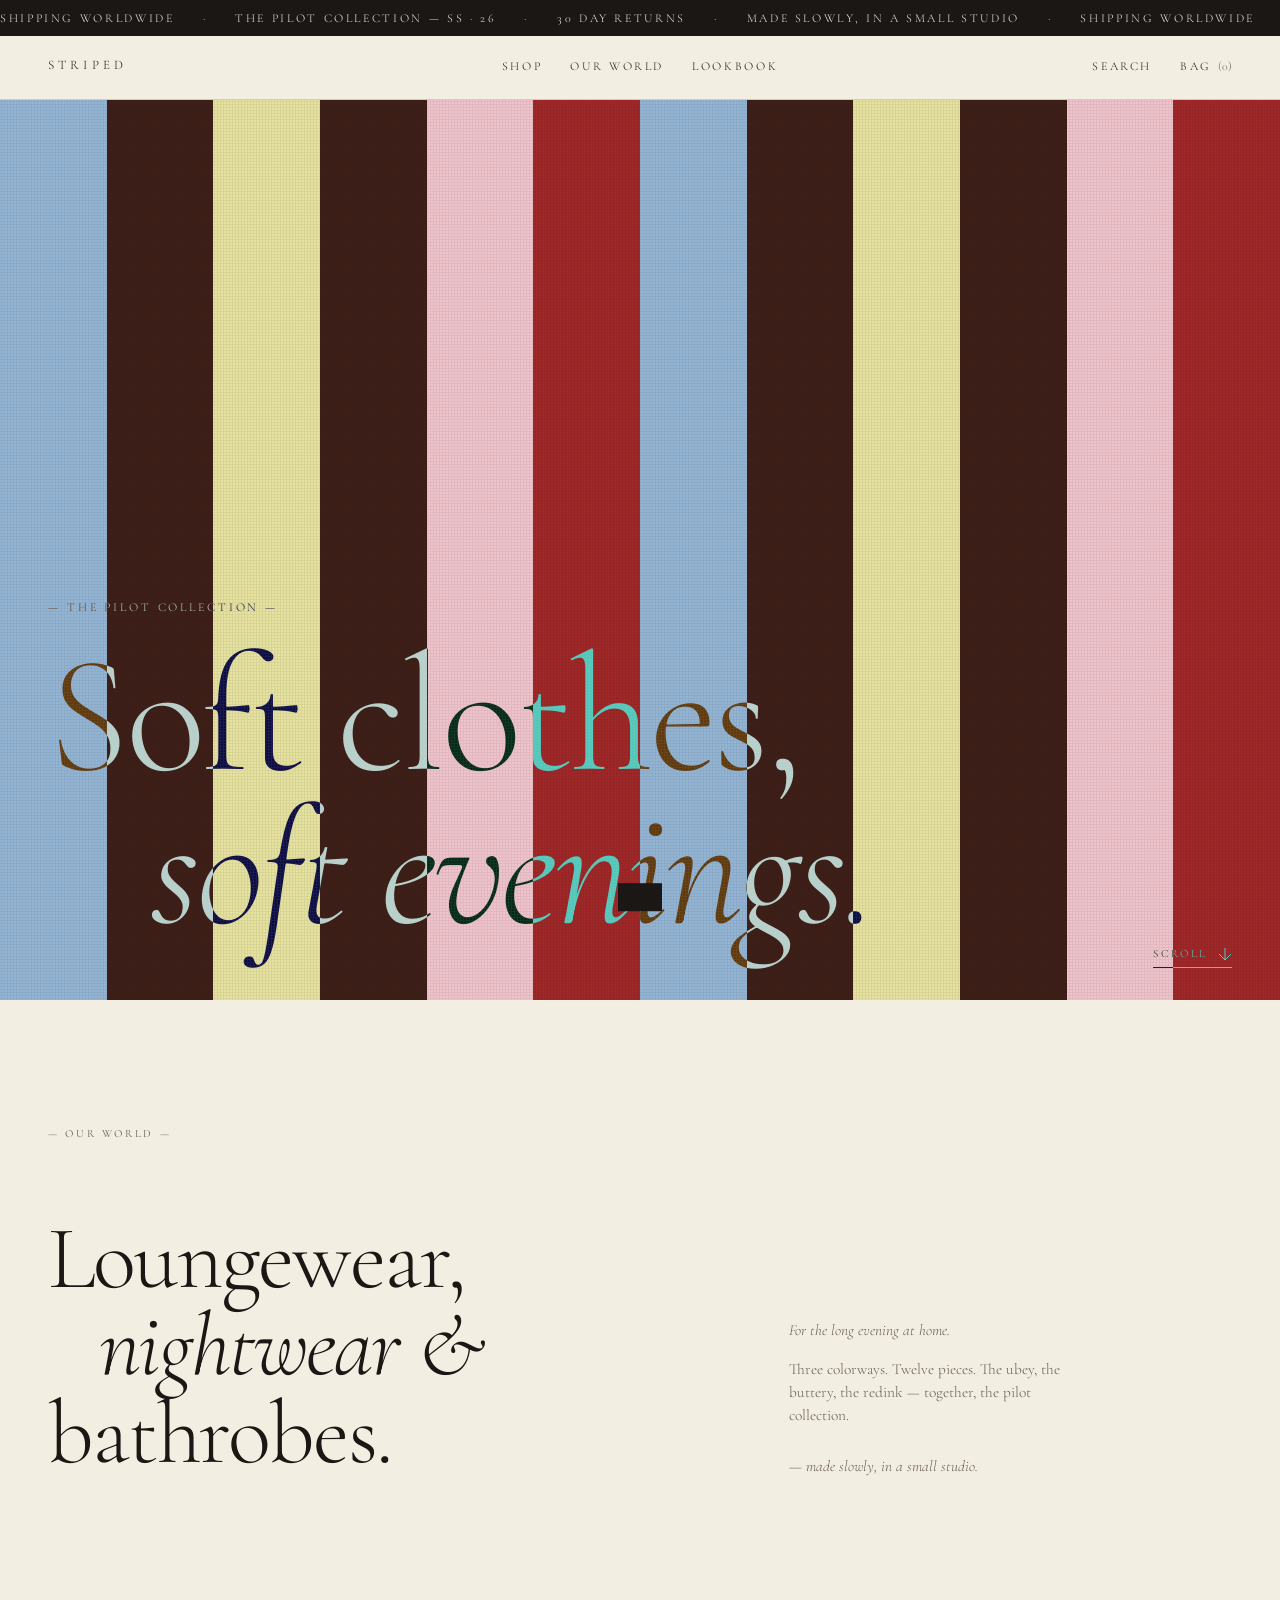
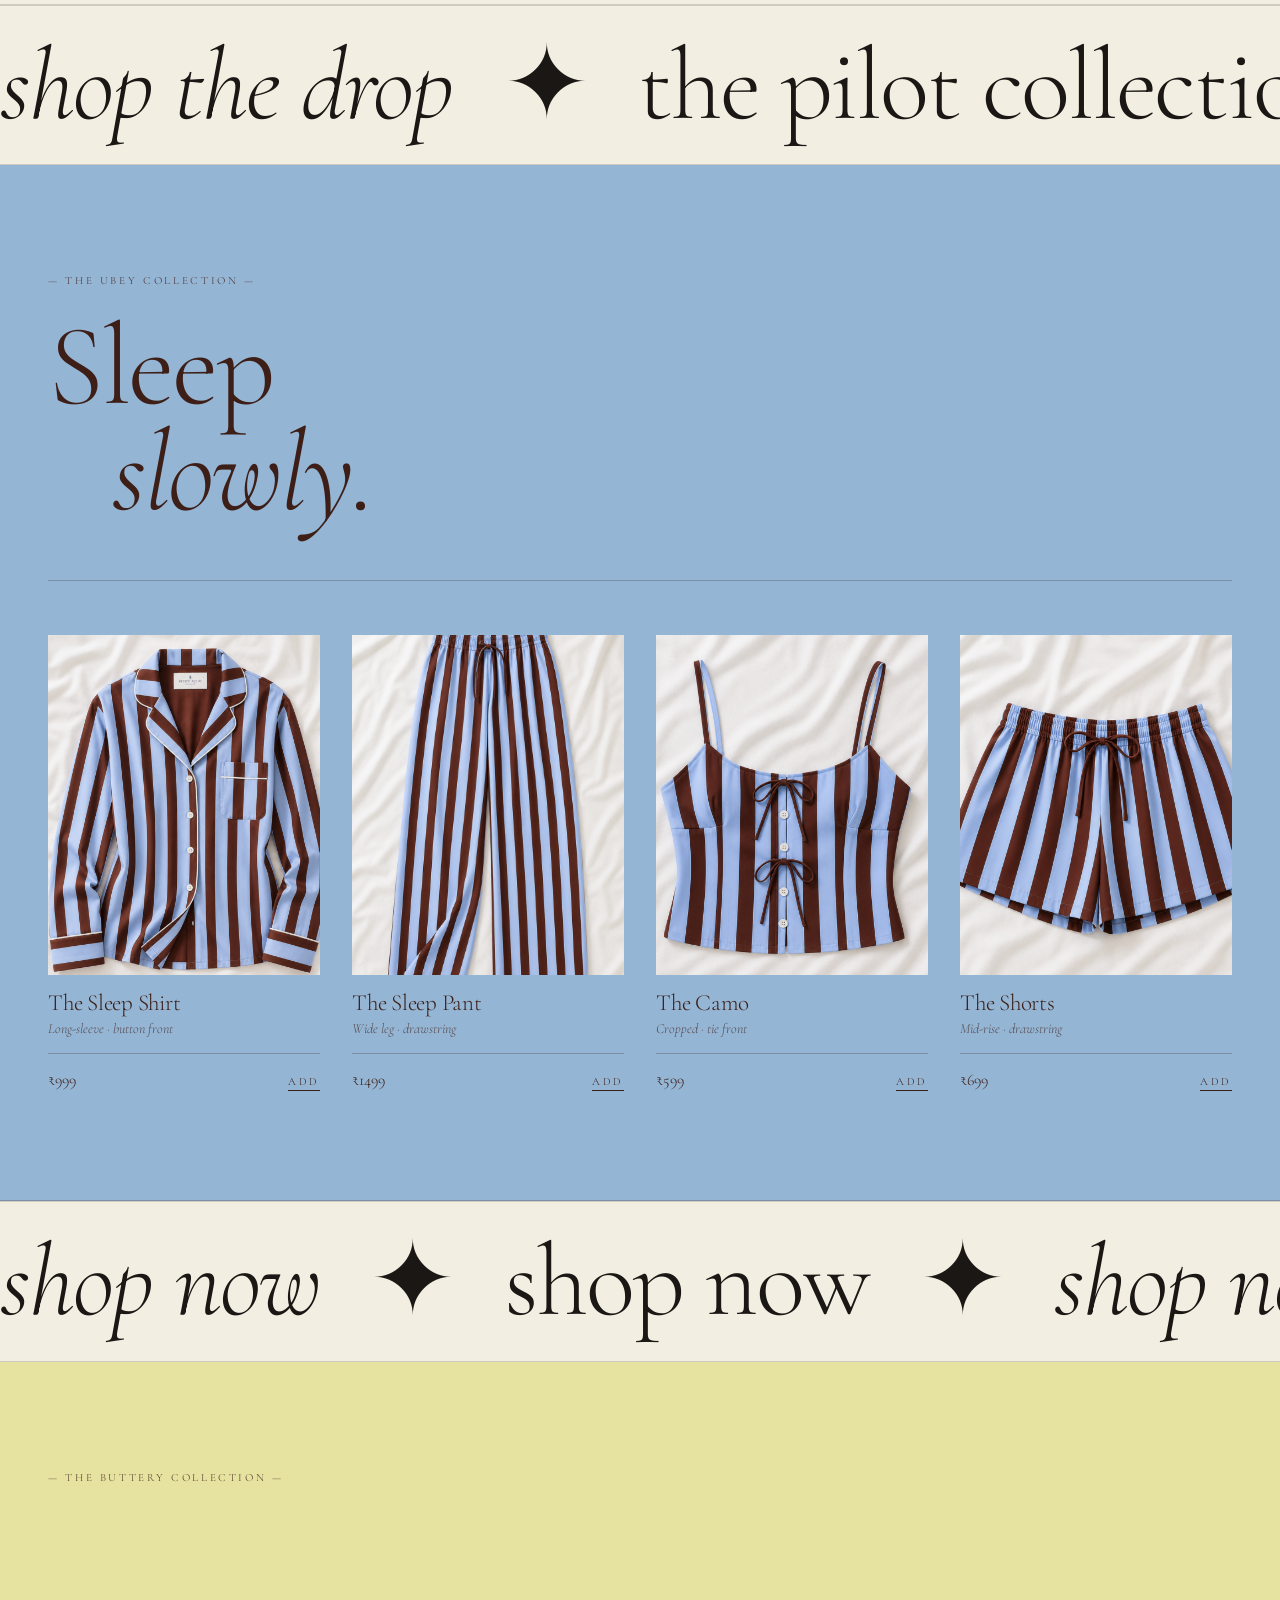
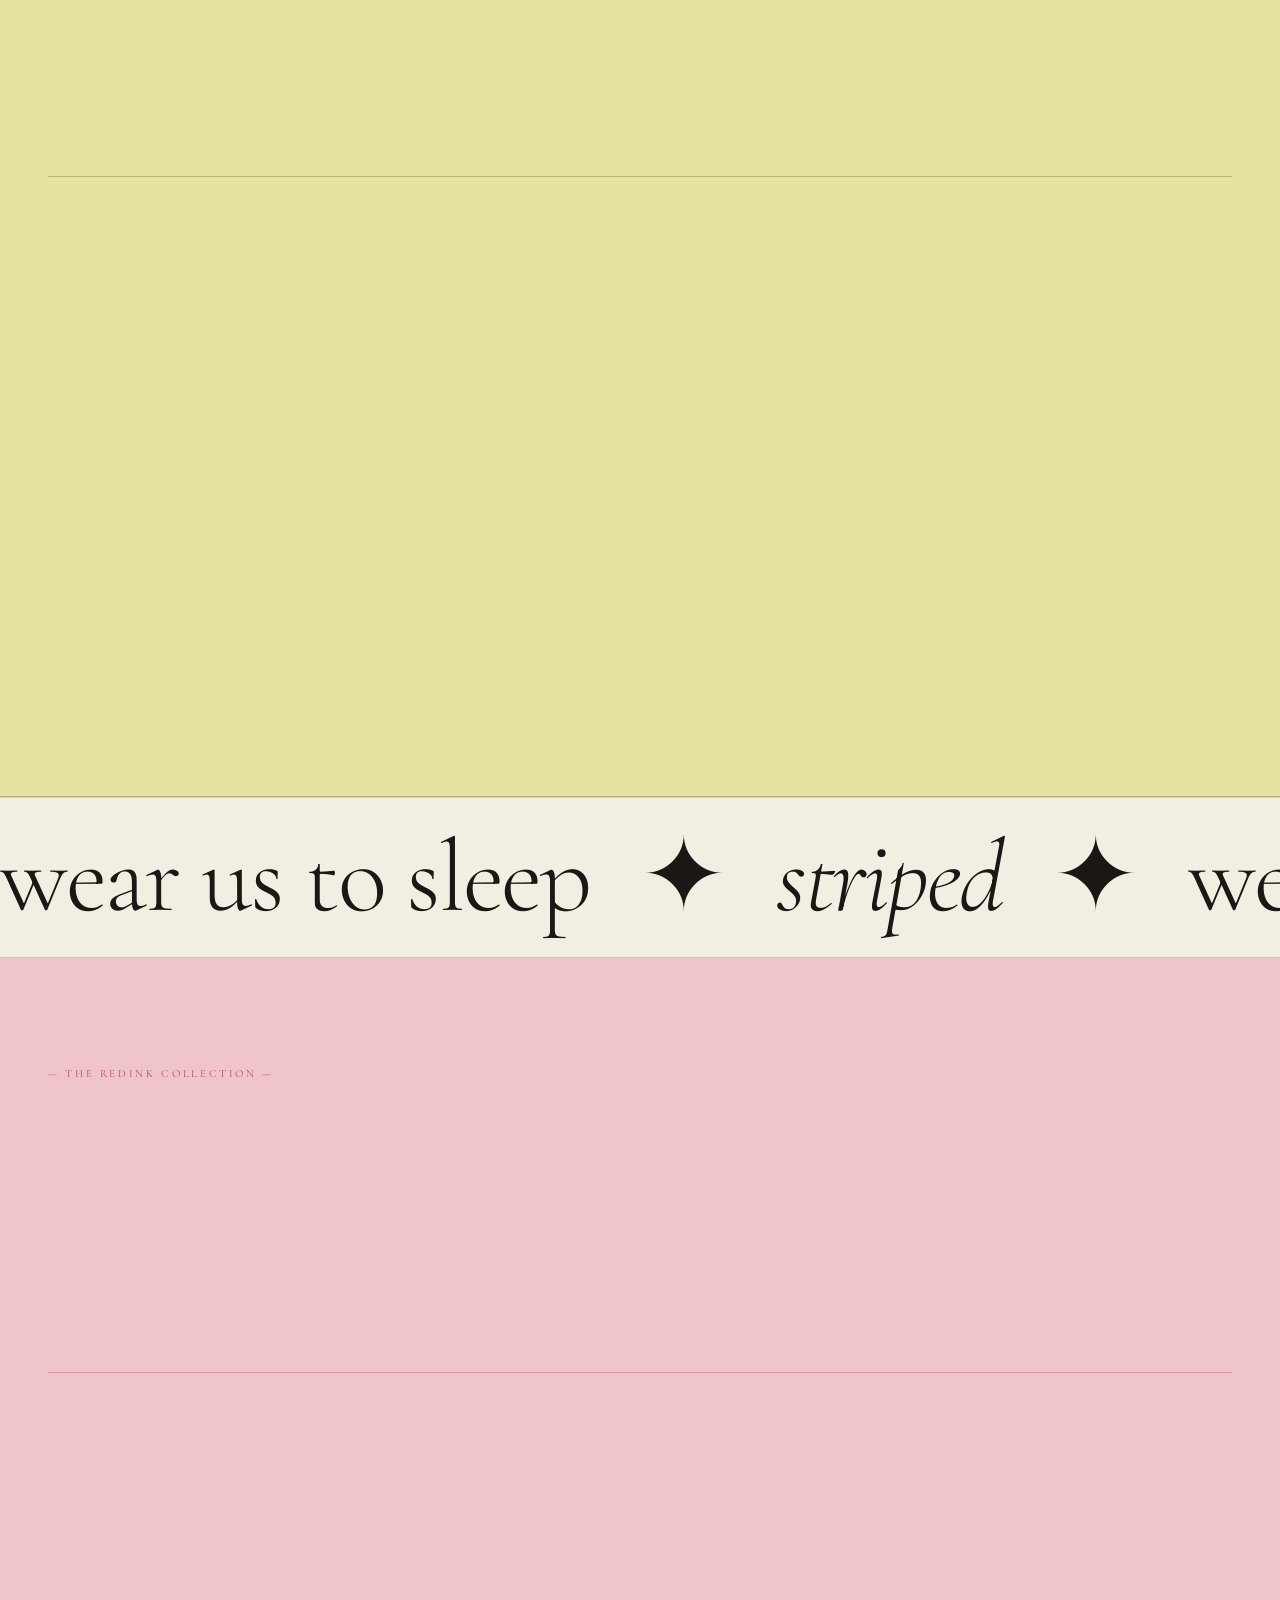
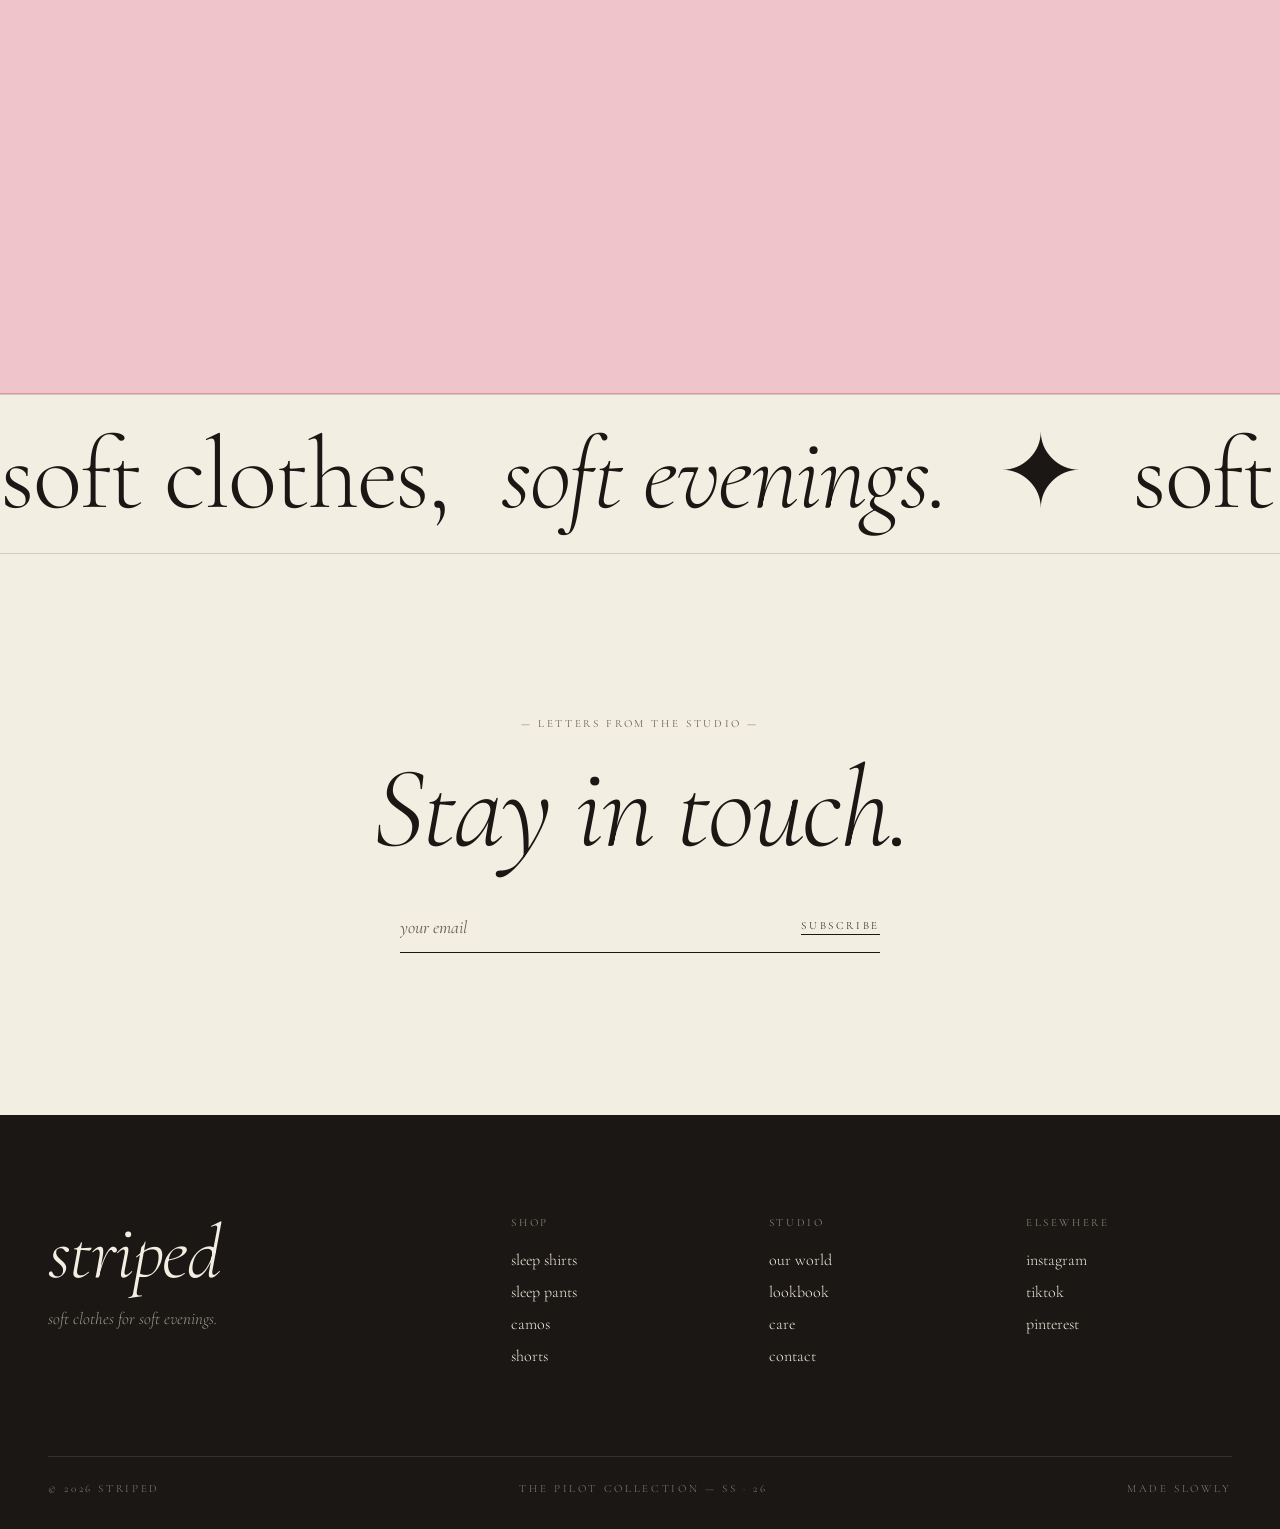
==== commit a0a2ae8b: "fix: rename mislabeled .jpg → .png so images render The 17 product/lookbook images were PNG data wit" ====
--- a/index.html
+++ b/index.html
@@ -121,7 +121,7 @@
   <div class="products">
     <article class="product reveal">
       <a href="product.html?type=shirt&amp;cw=blue" class="product-media stripe-blue">
-        <img src="images/blue-pajama-top.jpg" alt="" loading="lazy" onload="this.classList.add('loaded')" onerror="this.style.display='none'" /></a>
+        <img src="images/blue-pajama-top.png" alt="" loading="lazy" onload="this.classList.add('loaded')" onerror="this.style.display='none'" /></a>
       <div class="product-info">
         <h3>The Sleep Shirt</h3>
         <p class="product-sub">Long-sleeve · button front</p>
@@ -134,7 +134,7 @@
 
     <article class="product reveal">
       <a href="product.html?type=pant&amp;cw=blue" class="product-media stripe-blue">
-        <img src="images/blue-pajama-pant.jpg" alt="" loading="lazy" onload="this.classList.add('loaded')" onerror="this.style.display='none'" /></a>
+        <img src="images/blue-pajama-pant.png" alt="" loading="lazy" onload="this.classList.add('loaded')" onerror="this.style.display='none'" /></a>
       <div class="product-info">
         <h3>The Sleep Pant</h3>
         <p class="product-sub">Wide leg · drawstring</p>
@@ -147,7 +147,7 @@
 
     <article class="product reveal">
       <a href="product.html?type=camo&amp;cw=blue" class="product-media stripe-blue">
-        <img src="images/blue-camo.jpg" alt="" loading="lazy" onload="this.classList.add('loaded')" onerror="this.style.display='none'" /></a>
+        <img src="images/blue-camo.png" alt="" loading="lazy" onload="this.classList.add('loaded')" onerror="this.style.display='none'" /></a>
       <div class="product-info">
         <h3>The Camo</h3>
         <p class="product-sub">Cropped · tie front</p>
@@ -160,7 +160,7 @@
 
     <article class="product reveal">
       <a href="product.html?type=shorts&amp;cw=blue" class="product-media stripe-blue">
-        <img src="images/blue-shorts.jpg" alt="" loading="lazy" onload="this.classList.add('loaded')" onerror="this.style.display='none'" /></a>
+        <img src="images/blue-shorts.png" alt="" loading="lazy" onload="this.classList.add('loaded')" onerror="this.style.display='none'" /></a>
       <div class="product-info">
         <h3>The Shorts</h3>
         <p class="product-sub">Mid-rise · drawstring</p>
@@ -206,7 +206,7 @@
   <div class="products">
     <article class="product reveal">
       <a href="product.html?type=shirt&amp;cw=yellow" class="product-media stripe-yellow">
-        <img src="images/yellow-pajama-top.jpg" alt="" loading="lazy" onload="this.classList.add('loaded')" onerror="this.style.display='none'" /></a>
+        <img src="images/yellow-pajama-top.png" alt="" loading="lazy" onload="this.classList.add('loaded')" onerror="this.style.display='none'" /></a>
       <div class="product-info">
         <h3>The Sleep Shirt</h3>
         <p class="product-sub">Long-sleeve · button front</p>
@@ -219,7 +219,7 @@
 
     <article class="product reveal">
       <a href="product.html?type=pant&amp;cw=yellow" class="product-media stripe-yellow">
-        <img src="images/yellow-pajama-pant.jpg" alt="" loading="lazy" onload="this.classList.add('loaded')" onerror="this.style.display='none'" /></a>
+        <img src="images/yellow-pajama-pant.png" alt="" loading="lazy" onload="this.classList.add('loaded')" onerror="this.style.display='none'" /></a>
       <div class="product-info">
         <h3>The Sleep Pant</h3>
         <p class="product-sub">Wide leg · drawstring</p>
@@ -232,7 +232,7 @@
 
     <article class="product reveal">
       <a href="product.html?type=camo&amp;cw=yellow" class="product-media stripe-yellow">
-        <img src="images/yellow-camo.jpg" alt="" loading="lazy" onload="this.classList.add('loaded')" onerror="this.style.display='none'" /></a>
+        <img src="images/yellow-camo.png" alt="" loading="lazy" onload="this.classList.add('loaded')" onerror="this.style.display='none'" /></a>
       <div class="product-info">
         <h3>The Camo</h3>
         <p class="product-sub">Cropped · tie front</p>
@@ -245,7 +245,7 @@
 
     <article class="product reveal">
       <a href="product.html?type=shorts&amp;cw=yellow" class="product-media stripe-yellow">
-        <img src="images/yellow-shorts.jpg" alt="" loading="lazy" onload="this.classList.add('loaded')" onerror="this.style.display='none'" /></a>
+        <img src="images/yellow-shorts.png" alt="" loading="lazy" onload="this.classList.add('loaded')" onerror="this.style.display='none'" /></a>
       <div class="product-info">
         <h3>The Shorts</h3>
         <p class="product-sub">Mid-rise · drawstring</p>
@@ -289,7 +289,7 @@
   <div class="products">
     <article class="product reveal">
       <a href="product.html?type=shirt&amp;cw=pink" class="product-media stripe-pink">
-        <img src="images/pink-pajama-top.jpg" alt="" loading="lazy" onload="this.classList.add('loaded')" onerror="this.style.display='none'" /></a>
+        <img src="images/pink-pajama-top.png" alt="" loading="lazy" onload="this.classList.add('loaded')" onerror="this.style.display='none'" /></a>
       <div class="product-info">
         <h3>The Sleep Shirt</h3>
         <p class="product-sub">Long-sleeve · button front</p>
@@ -302,7 +302,7 @@
 
     <article class="product reveal">
       <a href="product.html?type=pant&amp;cw=pink" class="product-media stripe-pink">
-        <img src="images/pink-pajama-pant.jpg" alt="" loading="lazy" onload="this.classList.add('loaded')" onerror="this.style.display='none'" /></a>
+        <img src="images/pink-pajama-pant.png" alt="" loading="lazy" onload="this.classList.add('loaded')" onerror="this.style.display='none'" /></a>
       <div class="product-info">
         <h3>The Sleep Pant</h3>
         <p class="product-sub">Wide leg · drawstring</p>
@@ -315,7 +315,7 @@
 
     <article class="product reveal">
       <a href="product.html?type=camo&amp;cw=pink" class="product-media stripe-pink">
-        <img src="images/pink-camo.jpg" alt="" loading="lazy" onload="this.classList.add('loaded')" onerror="this.style.display='none'" /></a>
+        <img src="images/pink-camo.png" alt="" loading="lazy" onload="this.classList.add('loaded')" onerror="this.style.display='none'" /></a>
       <div class="product-info">
         <h3>The Camo</h3>
         <p class="product-sub">Cropped · tie front</p>
@@ -328,7 +328,7 @@
 
     <article class="product reveal">
       <a href="product.html?type=shorts&amp;cw=pink" class="product-media stripe-pink">
-        <img src="images/pink-shorts.jpg" alt="" loading="lazy" onload="this.classList.add('loaded')" onerror="this.style.display='none'" /></a>
+        <img src="images/pink-shorts.png" alt="" loading="lazy" onload="this.classList.add('loaded')" onerror="this.style.display='none'" /></a>
       <div class="product-info">
         <h3>The Shorts</h3>
         <p class="product-sub">Mid-rise · drawstring</p>
--- a/styles.css
+++ b/styles.css
@@ -423,6 +423,10 @@
   aspect-ratio: 4 / 5;
   overflow: hidden;
   background: var(--paper-2);
+  display: block;
+  cursor: pointer;
+  text-decoration: none;
+  color: inherit;
 }
 .product-media img {
   position: absolute;
@@ -745,6 +749,98 @@
 }
 
 /* ════════════════════════════════════════
+   ─── MOBILE ────────────────────────────
+   ════════════════════════════════════════ */
+
+@media (max-width: 700px) {
+  :root {
+    --topbar-h: 30px;
+    --nav-h: 56px;
+  }
+  .topbar .marquee-list li { font-size: 10px; letter-spacing: 0.18em; }
+
+  /* nav: trim to brand + bag only */
+  .nav { padding: 0 16px; }
+  .nav-c { display: none; }
+  .nav-search { display: none; }
+  .brand { font-size: 12px; letter-spacing: 0.2em; }
+  .nav-r { gap: 0; font-size: 11px; }
+
+  /* hero */
+  .hero-overlay { padding: 32px 20px; }
+  .hero-title { font-size: clamp(48px, 14vw, 84px); line-height: 0.95; }
+  .hero-title .italic { padding-left: clamp(8px, 4vw, 32px); }
+  .hero-eyebrow { font-size: 10px; letter-spacing: 0.2em; margin-bottom: 16px; }
+  .hero-scroll { right: 16px; bottom: 24px; font-size: 10px; }
+
+  /* world / intro */
+  .world { padding: 80px 20px; }
+  .world-display { font-size: clamp(36px, 11vw, 64px); }
+  .world-display .italic { padding-left: 14px; }
+  .world-lead { font-size: 18px; }
+
+  /* color section heads */
+  .cw { padding: 60px 20px; }
+  .section-head { padding-bottom: 28px; margin-bottom: 28px; }
+  .section-head .display { font-size: clamp(40px, 14vw, 80px); }
+  .section-head .display .italic { padding-left: 14px; }
+
+  /* products grid */
+  .product-info { padding-top: 14px; }
+  .product-info h3 { font-size: 20px; }
+  .price { font-size: 15px; }
+
+  /* marquee bands */
+  .band { padding: 20px 0; }
+  .band-text { font-size: clamp(36px, 12vw, 64px); }
+
+  /* lookbook page */
+  .lb-hero { padding: 80px 20px; min-height: 50vh; }
+  .lb-hero-title { font-size: clamp(44px, 13vw, 72px); }
+  .lb-hero-title .italic { padding-left: 14px; }
+  .lb-hero-sub { font-size: 16px; margin-top: 24px; }
+  .lb-edit { padding: 60px 20px; }
+  .lb-edit-grid { gap: 28px; }
+  .lb-edit-lead { font-size: clamp(28px, 9vw, 44px); }
+  .lb-edit-body { font-size: 15px; margin-bottom: 24px; }
+  .lb-trip { padding: 60px 20px; }
+  .lb-trip-head { margin-bottom: 32px; }
+  .lb-cta { padding: 80px 20px; }
+  .lb-cta-lead { font-size: clamp(40px, 12vw, 70px); }
+
+  /* PDP */
+  .pdp { padding: 24px 16px 60px; }
+  .pdp-back { margin-bottom: 24px; font-size: 11px; }
+  .pdp-grid { gap: 28px; }
+  .pdp-title { font-size: clamp(32px, 10vw, 56px) !important; }
+  .pdp-sub { font-size: 14px; margin-bottom: 14px; }
+  .pdp-price { font-size: 18px; margin-bottom: 22px; }
+  .pdp-desc { font-size: 15px; margin-bottom: 28px; }
+  .pdp-row { margin-bottom: 18px; }
+  .pdp-add { padding: 16px; font-size: 11px; margin: 4px 0 28px; }
+  .pdp-acc summary { padding: 14px 0; font-size: 11px; }
+  .pdp-related { padding: 60px 20px; }
+  .pdp-related-grid { gap: 14px; }
+
+  /* world grid: tighter side copy on phone */
+  .world-side { gap: 12px; }
+
+  /* footer */
+  .foot { padding: 50px 20px 24px; }
+  .foot-grid { margin-bottom: 50px; gap: 32px 24px; }
+  .foot-brand .foot-mark { font-size: 44px !important; }
+  .foot-foot { flex-direction: column; gap: 6px; font-size: 10px; }
+
+  /* cart drawer */
+  .cart-head { padding: 18px 20px; }
+  .cart-items { padding: 4px 20px; }
+  .cart-foot { padding: 16px 20px 22px; }
+}
+
+/* prevent any rogue horizontal scroll */
+html, body { overflow-x: hidden; max-width: 100%; }
+
+/* ════════════════════════════════════════
    ─── LOOKBOOK PAGE ────────────────────
    ════════════════════════════════════════ */
 
@@ -898,6 +994,293 @@
   text-align: right;
 }
 
+/* ════════════════════════════════════════
+   ─── PRODUCT DETAIL PAGE ──────────────
+   ════════════════════════════════════════ */
+
+.pdp-page { background: var(--paper); }
+
+.pdp {
+  margin-top: calc(var(--band-h) + var(--topbar-h) + var(--nav-h));
+  padding: clamp(40px, 6vh, 80px) clamp(20px, 4vw, 48px) clamp(80px, 12vh, 140px);
+}
+
+.pdp-back {
+  display: inline-block;
+  font-size: 12px;
+  letter-spacing: 0.22em;
+  text-transform: uppercase;
+  color: var(--ink-soft);
+  margin-bottom: clamp(40px, 6vh, 80px);
+  padding-bottom: 4px;
+  position: relative;
+  transition: color 0.3s;
+}
+.pdp-back:hover { color: var(--ink); }
+
+.pdp-grid {
+  display: grid;
+  grid-template-columns: 6fr 5fr;
+  gap: clamp(40px, 5vw, 80px);
+  max-width: 1500px;
+  margin: 0 auto;
+  align-items: start;
+}
+@media (max-width: 900px) {
+  .pdp-grid { grid-template-columns: 1fr; }
+}
+
+/* image */
+.pdp-img {
+  position: relative;
+  aspect-ratio: 4 / 5;
+  overflow: hidden;
+  background: var(--paper-2);
+  position: sticky;
+  top: calc(var(--band-h) + var(--topbar-h) + var(--nav-h) + 20px);
+}
+@media (max-width: 900px) { .pdp-img { position: relative; top: 0; } }
+.pdp-img img {
+  position: absolute;
+  inset: 0;
+  width: 100%;
+  height: 100%;
+  object-fit: cover;
+  opacity: 0;
+  transform: scale(1.04);
+  transition: opacity 0.8s cubic-bezier(.4,0,.2,1), transform 1.6s cubic-bezier(.4,0,.2,1);
+}
+.pdp-img img.loaded { opacity: 1; transform: scale(1); }
+
+/* info column */
+.pdp-info {
+  padding-top: clamp(0px, 2vh, 24px);
+  display: flex;
+  flex-direction: column;
+}
+.pdp-info > .eyebrow { display: block; margin-bottom: 16px; }
+
+.pdp-title {
+  font-size: clamp(40px, 5.5vw, 80px) !important;
+  line-height: 1;
+  letter-spacing: -0.01em;
+  margin-bottom: 8px;
+}
+.pdp-sub {
+  font-style: italic;
+  color: var(--ink-soft);
+  font-size: clamp(15px, 1.3vw, 18px);
+  margin-bottom: 18px;
+}
+.pdp-price {
+  font-size: clamp(20px, 1.8vw, 26px);
+  margin-bottom: 28px;
+}
+.pdp-desc {
+  font-size: clamp(15px, 1.2vw, 17px);
+  color: var(--ink-soft);
+  line-height: 1.6;
+  max-width: 50ch;
+  margin-bottom: 36px;
+}
+
+.pdp-row {
+  display: flex;
+  flex-direction: column;
+  gap: 10px;
+  margin-bottom: 24px;
+}
+.pdp-row-label { color: var(--ink-soft); }
+
+/* colorway swatches */
+.pdp-cw {
+  display: flex;
+  gap: 12px;
+}
+.cw-swatch {
+  width: 36px;
+  height: 36px;
+  border-radius: 50%;
+  border: 1px solid var(--rule);
+  padding: 0;
+  background: none;
+  overflow: hidden;
+  display: flex;
+  cursor: pointer;
+  transition: transform 0.25s, border-color 0.3s;
+  position: relative;
+}
+.cw-swatch::after {
+  content: "";
+  position: absolute;
+  inset: -5px;
+  border-radius: 50%;
+  border: 1px solid transparent;
+  transition: border-color 0.3s;
+}
+.cw-swatch:hover { transform: scale(1.06); }
+.cw-swatch.active::after { border-color: var(--ink); }
+.cw-half {
+  flex: 1;
+  height: 100%;
+}
+
+/* size buttons */
+.pdp-sizes {
+  display: flex;
+  flex-wrap: wrap;
+  gap: 8px;
+}
+.pdp-sizes button {
+  font-family: var(--serif);
+  font-weight: 300;
+  background: none;
+  border: 1px solid var(--rule);
+  padding: 10px 16px;
+  font-size: 14px;
+  letter-spacing: 0.1em;
+  color: var(--ink);
+  min-width: 48px;
+  cursor: pointer;
+  transition: border-color 0.25s, background 0.25s, color 0.25s;
+}
+.pdp-sizes button:hover { border-color: var(--ink); }
+.pdp-sizes button.active {
+  background: var(--ink);
+  color: var(--paper);
+  border-color: var(--ink);
+}
+
+/* add to bag */
+.pdp-add {
+  width: 100%;
+  background: var(--ink);
+  color: var(--paper);
+  border: none;
+  padding: 18px 24px;
+  font-size: 12px;
+  letter-spacing: 0.28em;
+  text-transform: uppercase;
+  font-family: var(--serif);
+  font-weight: 300;
+  cursor: pointer;
+  margin: 8px 0 36px;
+  transition: background 0.3s;
+}
+.pdp-add::after { display: none; } /* override .add base style */
+.pdp-add:hover { background: var(--cola); }
+.pdp-add.added { background: var(--matcha, #717d2e); color: var(--paper); }
+
+/* accordion */
+.pdp-acc {
+  border-top: 1px solid var(--rule);
+  padding: 0;
+}
+.pdp-acc:last-of-type { border-bottom: 1px solid var(--rule); }
+.pdp-acc summary {
+  cursor: pointer;
+  list-style: none;
+  padding: 18px 0;
+  font-size: 12px;
+  letter-spacing: 0.22em;
+  text-transform: uppercase;
+  color: var(--ink);
+  position: relative;
+  user-select: none;
+}
+.pdp-acc summary::-webkit-details-marker { display: none; }
+.pdp-acc summary::after {
+  content: "+";
+  position: absolute;
+  right: 0;
+  top: 50%;
+  transform: translateY(-50%);
+  font-size: 18px;
+  font-weight: 300;
+  transition: transform 0.3s;
+}
+.pdp-acc[open] summary::after { content: "−"; }
+.pdp-acc[open] summary { color: var(--ink); }
+.pdp-acc > *:not(summary) {
+  padding: 4px 0 24px;
+  color: var(--ink-soft);
+  font-size: 15px;
+  line-height: 1.6;
+}
+.pdp-details { list-style: none; padding-left: 0; }
+.pdp-details li {
+  padding: 6px 0 6px 18px;
+  position: relative;
+}
+.pdp-details li::before {
+  content: "·";
+  position: absolute;
+  left: 0;
+  top: 6px;
+  font-size: 18px;
+  color: var(--ink);
+}
+
+/* related */
+.pdp-related {
+  padding: clamp(60px, 10vh, 120px) clamp(20px, 4vw, 48px);
+  border-top: 1px solid var(--rule);
+}
+.pdp-related .eyebrow {
+  display: block;
+  text-align: center;
+  margin-bottom: clamp(40px, 6vh, 64px);
+}
+.pdp-related-grid {
+  display: grid;
+  grid-template-columns: repeat(3, 1fr);
+  gap: clamp(20px, 2.5vw, 40px);
+  max-width: 1280px;
+  margin: 0 auto;
+}
+@media (max-width: 800px) { .pdp-related-grid { grid-template-columns: 1fr 1fr; } }
+@media (max-width: 500px) { .pdp-related-grid { grid-template-columns: 1fr; } }
+
+.pdp-related-card {
+  display: block;
+  text-decoration: none;
+  color: inherit;
+  transition: transform 0.4s cubic-bezier(.4,0,.2,1);
+}
+.pdp-related-card:hover { transform: translateY(-4px); }
+.pdp-related-img {
+  position: relative;
+  aspect-ratio: 4 / 5;
+  overflow: hidden;
+  background: var(--paper-2);
+  margin-bottom: 14px;
+}
+.pdp-related-img img {
+  position: absolute;
+  inset: 0;
+  width: 100%;
+  height: 100%;
+  object-fit: cover;
+  opacity: 0;
+  transform: scale(1.04);
+  transition: opacity 0.8s cubic-bezier(.4,0,.2,1), transform 1.4s cubic-bezier(.4,0,.2,1);
+}
+.pdp-related-img img.loaded { opacity: 1; transform: scale(1); }
+.pdp-related-card:hover .pdp-related-img img.loaded { transform: scale(1.05); }
+.pdp-related-meta {
+  display: flex;
+  justify-content: space-between;
+  align-items: baseline;
+  gap: 12px;
+}
+.pdp-related-meta h3 {
+  font-family: var(--serif);
+  font-weight: 300;
+  font-size: clamp(18px, 1.4vw, 22px);
+  letter-spacing: -0.01em;
+}
+.pdp-related-price { font-size: 14px; }
+
 /* CTA */
 .lb-cta {
   padding: clamp(120px, 20vh, 220px) clamp(20px, 4vw, 48px);
